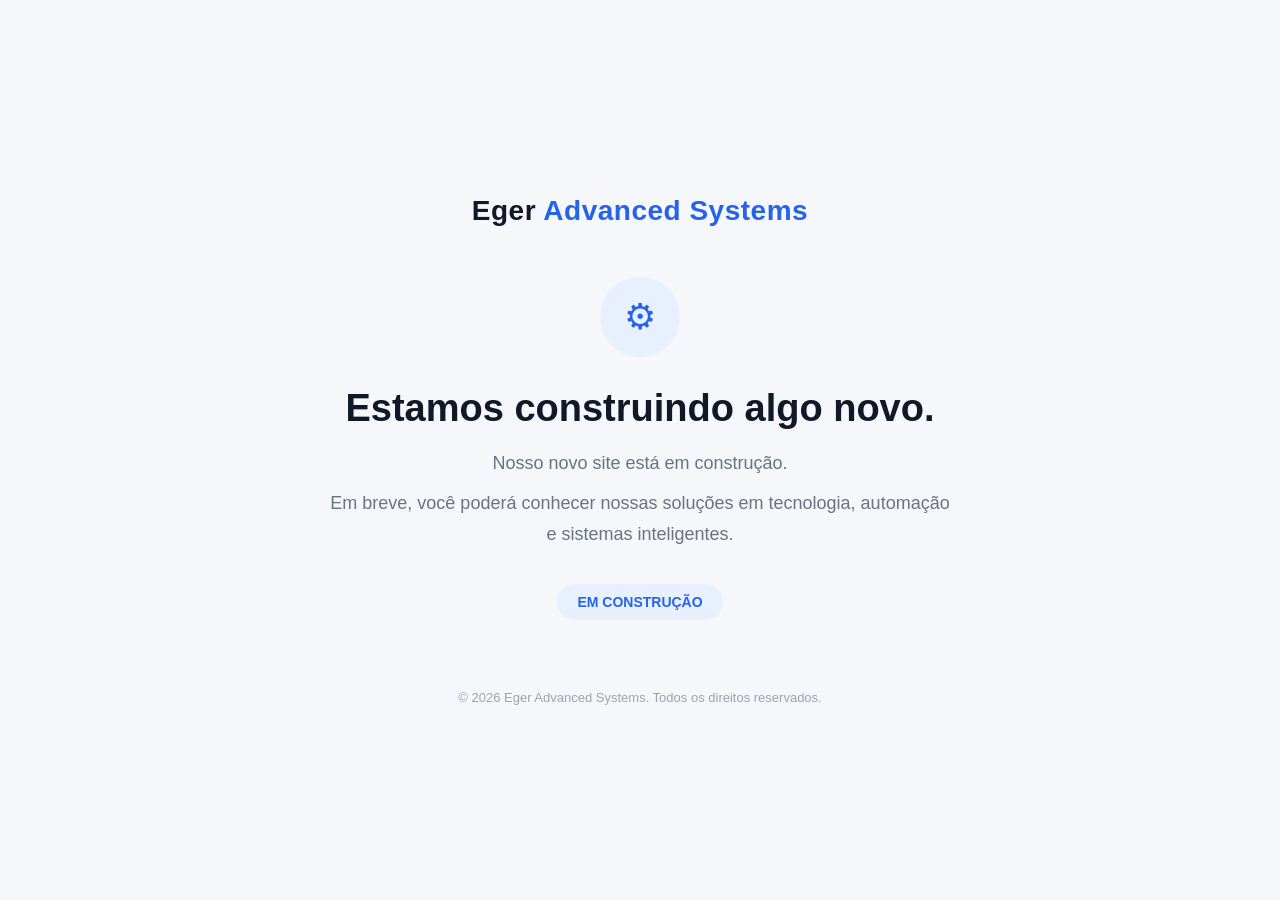
==== index.html @ e34fd871 "Add files via upload" ====
<!DOCTYPE html>
<html lang="pt-BR">
<head>
    <meta charset="UTF-8">
    <meta name="viewport" content="width=device-width, initial-scale=1.0">

    <title>Eger Advanced Systems</title>

    <style>
        * {
            margin: 0;
            padding: 0;
            box-sizing: border-box;
        }

        body {
            min-height: 100vh;
            display: flex;
            align-items: center;
            justify-content: center;

            font-family: Arial, Helvetica, sans-serif;

            background: #f5f7fa;
            color: #1f2937;
        }

        .container {
            width: 100%;
            max-width: 700px;
            padding: 40px;
            text-align: center;
        }

        .logo {
            font-size: 28px;
            font-weight: 700;
            letter-spacing: 0.5px;
            color: #111827;
            margin-bottom: 50px;
        }

        .logo span {
            color: #2563eb;
        }

        .icon {
            width: 80px;
            height: 80px;
            margin: 0 auto 30px;

            display: flex;
            align-items: center;
            justify-content: center;

            border-radius: 50%;

            background: #e8f0fe;
            color: #2563eb;

            font-size: 36px;
        }

        h1 {
            font-size: 38px;
            margin-bottom: 18px;
            color: #111827;
        }

        p {
            font-size: 18px;
            line-height: 1.7;
            color: #6b7280;
            margin-bottom: 10px;
        }

        .status {
            display: inline-block;
            margin-top: 25px;
            padding: 10px 20px;

            border-radius: 30px;

            background: #e8f0fe;
            color: #2563eb;

            font-size: 14px;
            font-weight: 600;
        }

        footer {
            margin-top: 70px;
            font-size: 13px;
            color: #9ca3af;
        }

        @media (max-width: 600px) {
            .container {
                padding: 30px 20px;
            }

            h1 {
                font-size: 30px;
            }

            p {
                font-size: 16px;
            }

            .logo {
                font-size: 24px;
            }
        }
    </style>
</head>

<body>

    <main class="container">

        <div class="logo">
            Eger <span>Advanced Systems</span>
        </div>

        <div class="icon">
            ⚙
        </div>

        <h1>Estamos construindo algo novo.</h1>

        <p>
            Nosso novo site está em construção.
        </p>

        <p>
            Em breve, você poderá conhecer nossas soluções
            em tecnologia, automação e sistemas inteligentes.
        </p>

        <div class="status">
            EM CONSTRUÇÃO
        </div>

        <footer>
            © 2026 Eger Advanced Systems. Todos os direitos reservados.
        </footer>

    </main>

</body>
</html>
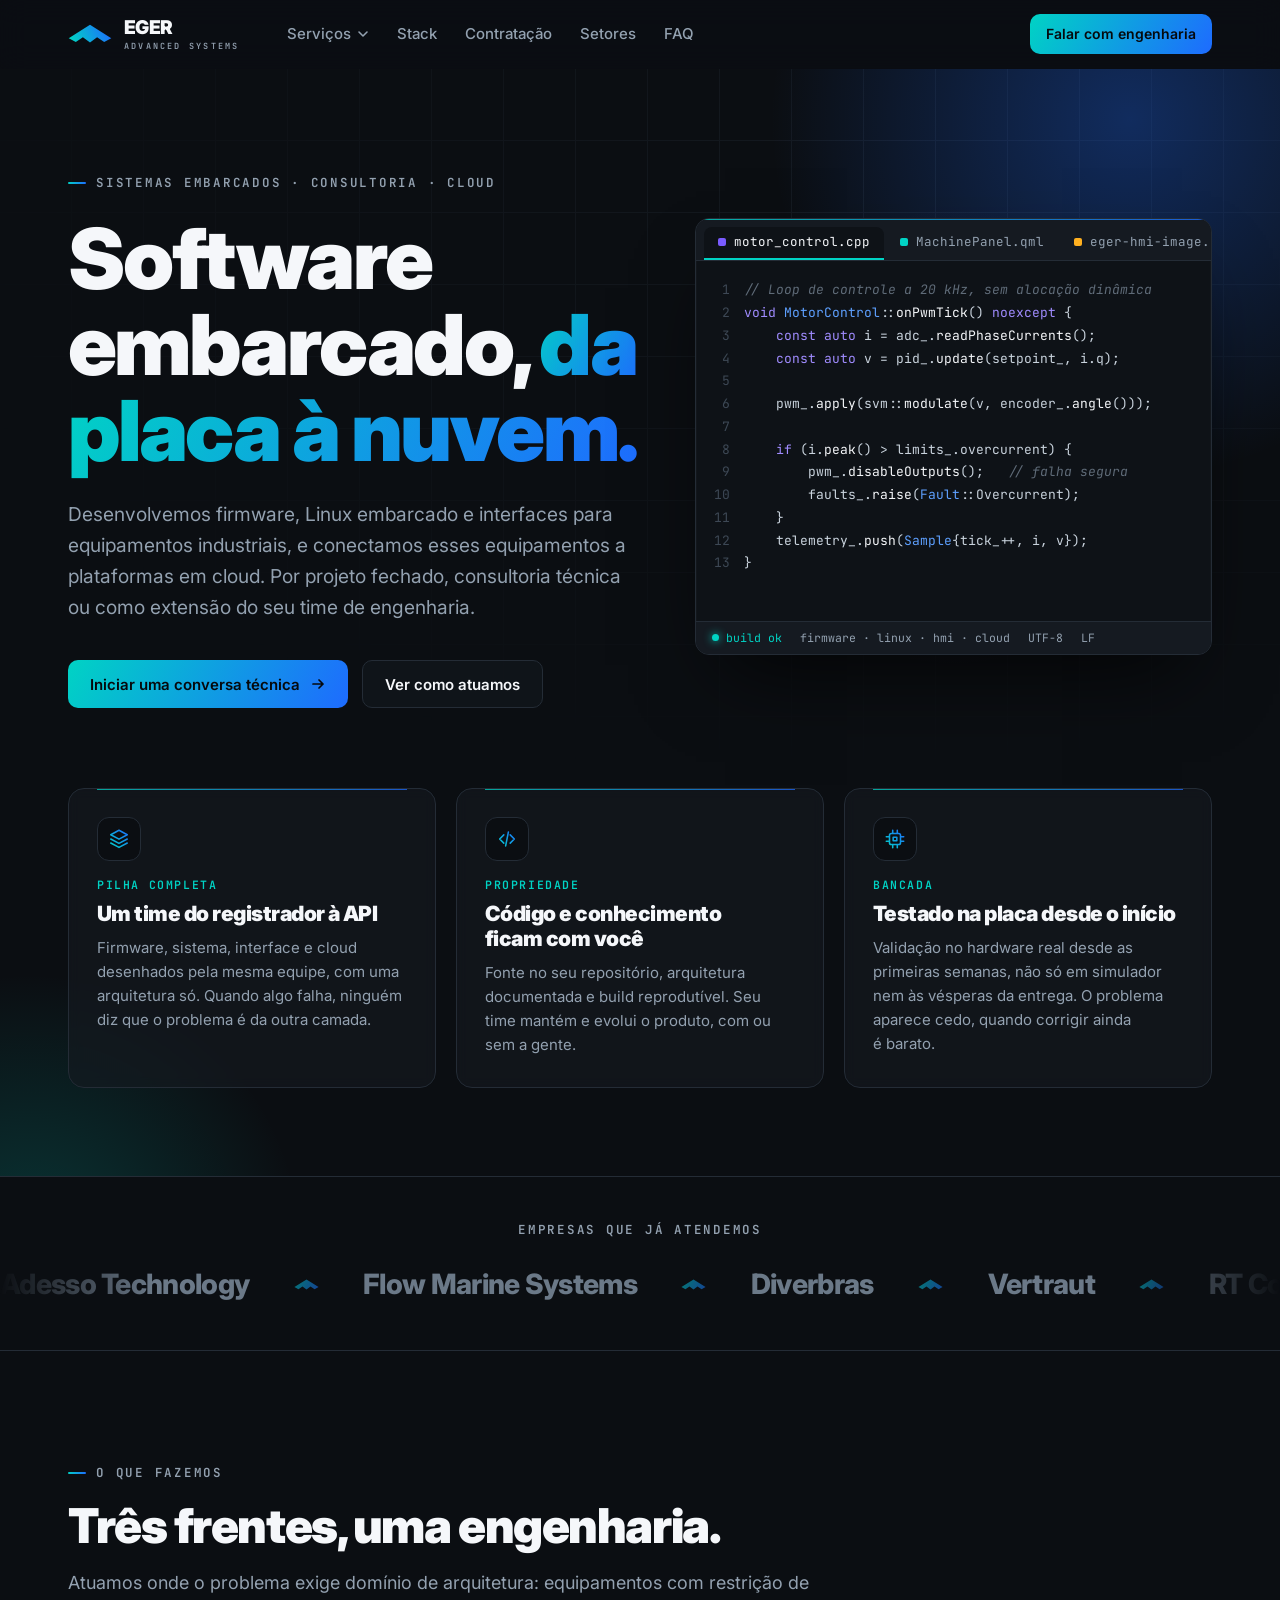
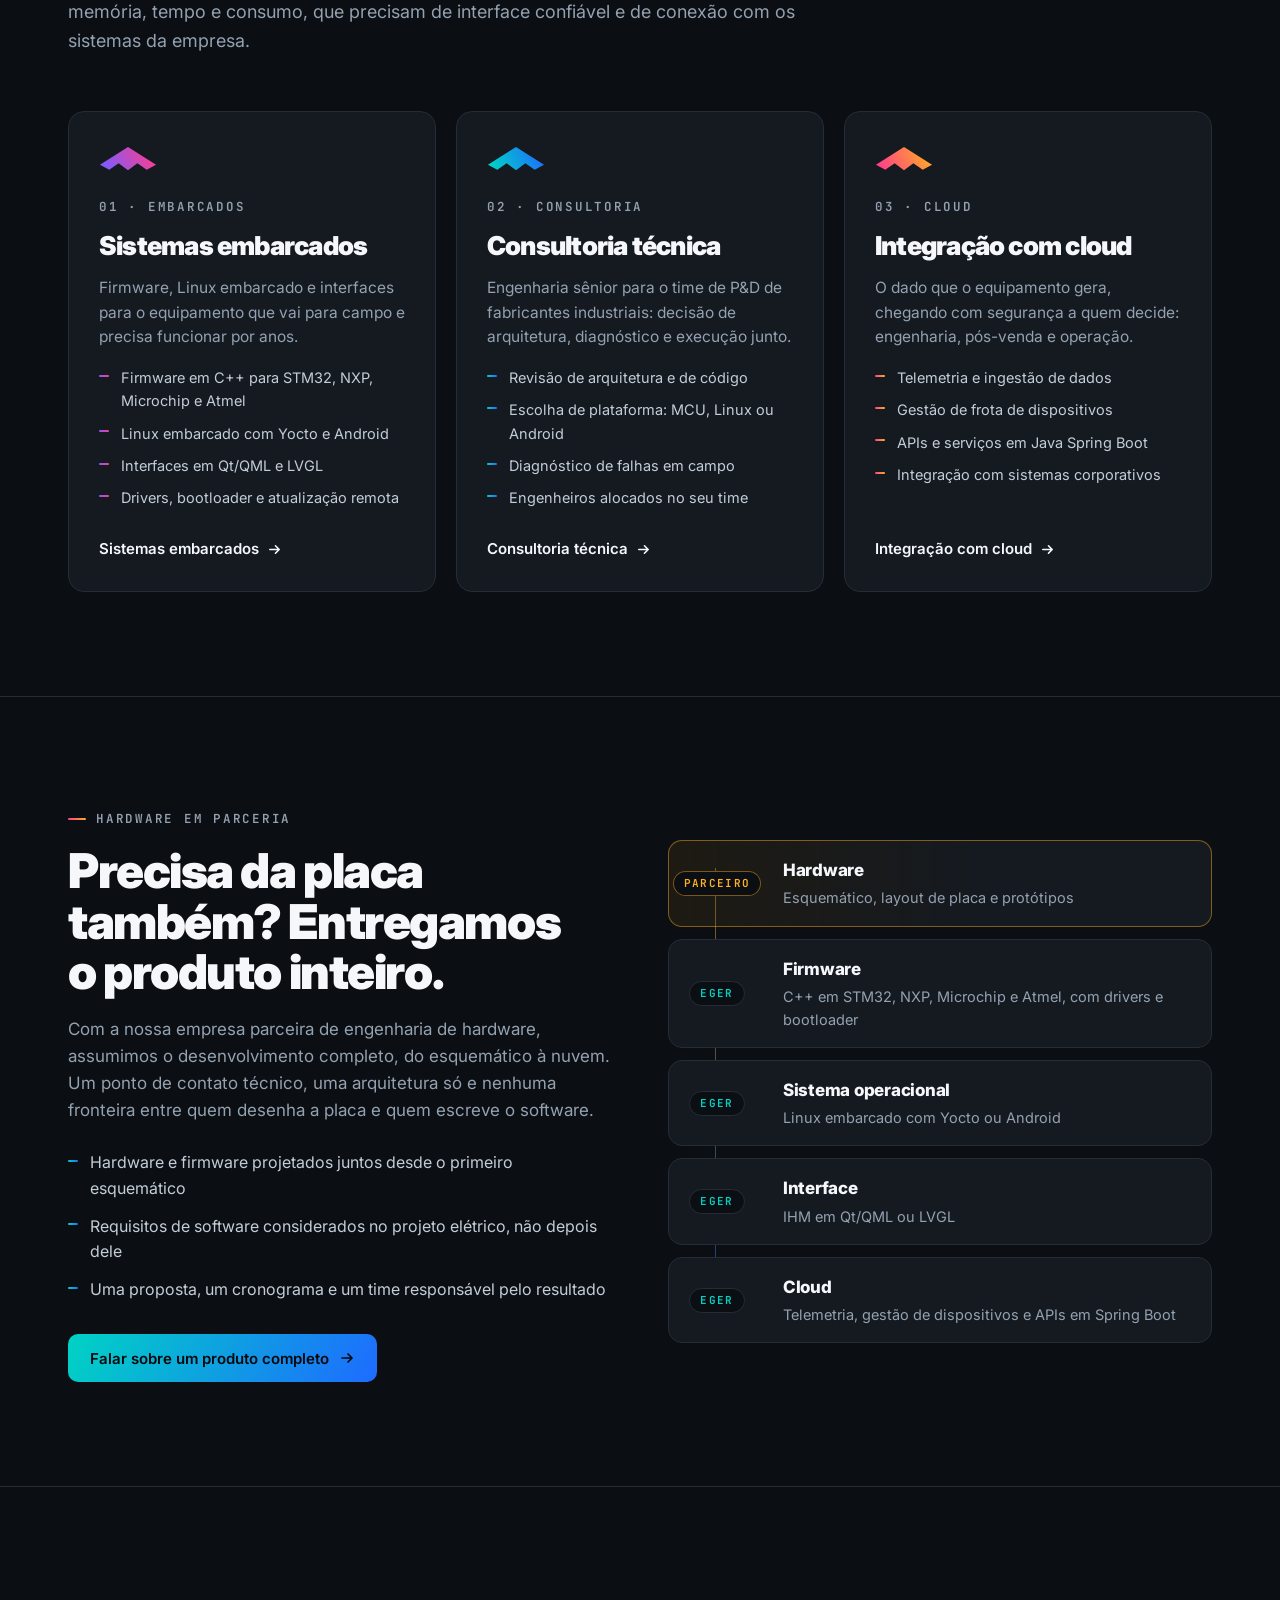
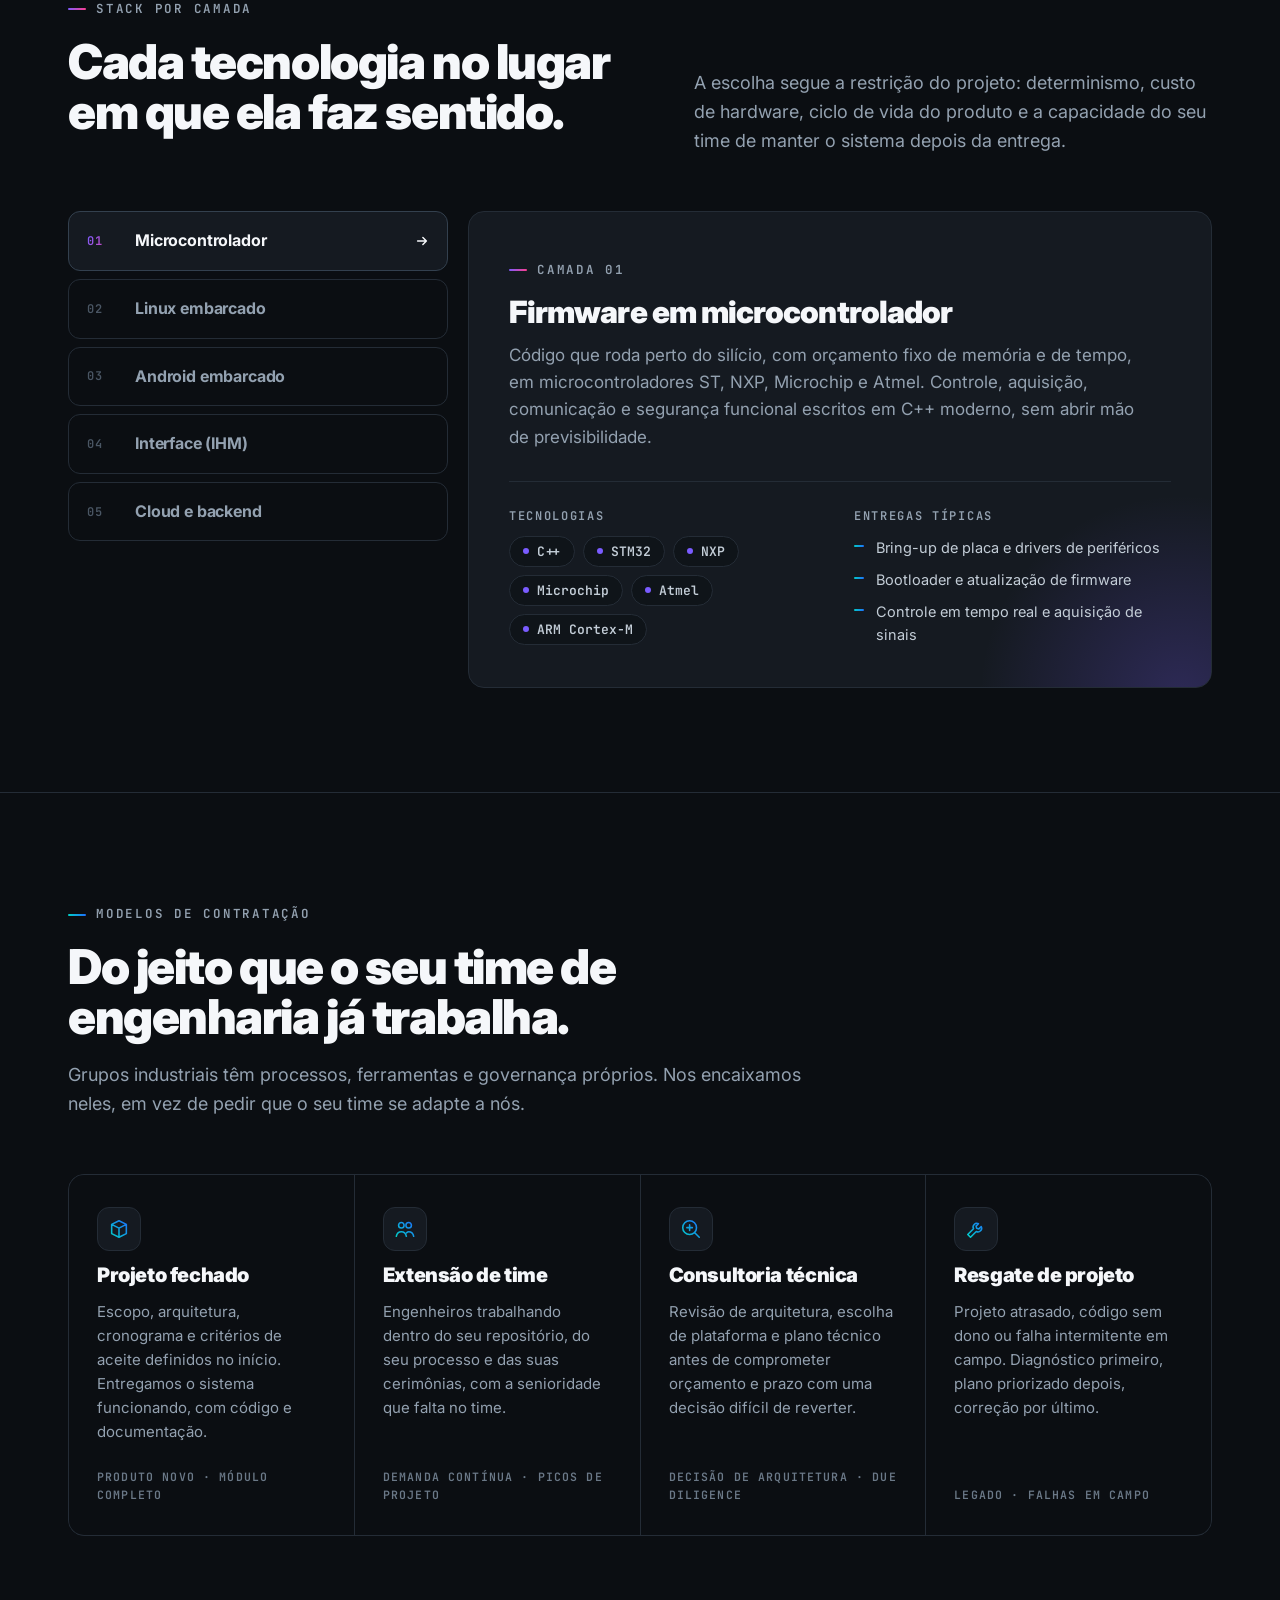
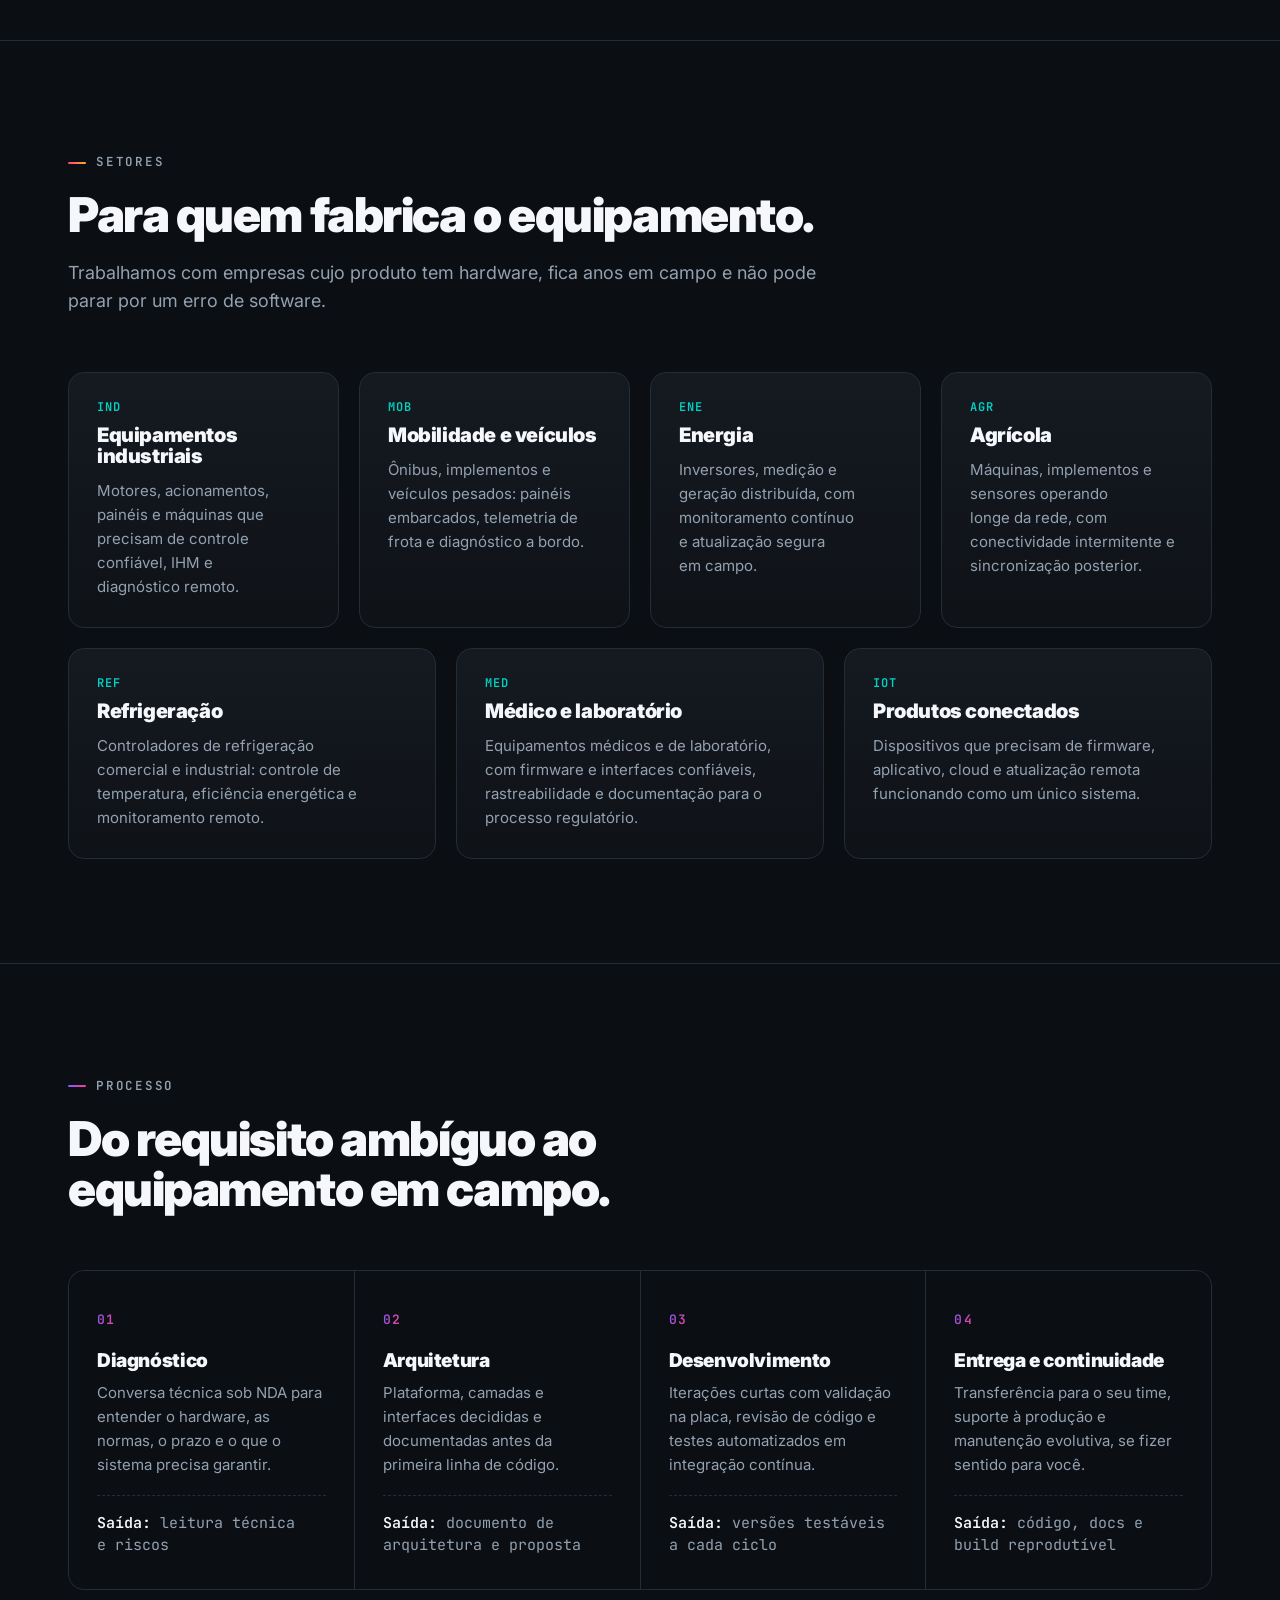
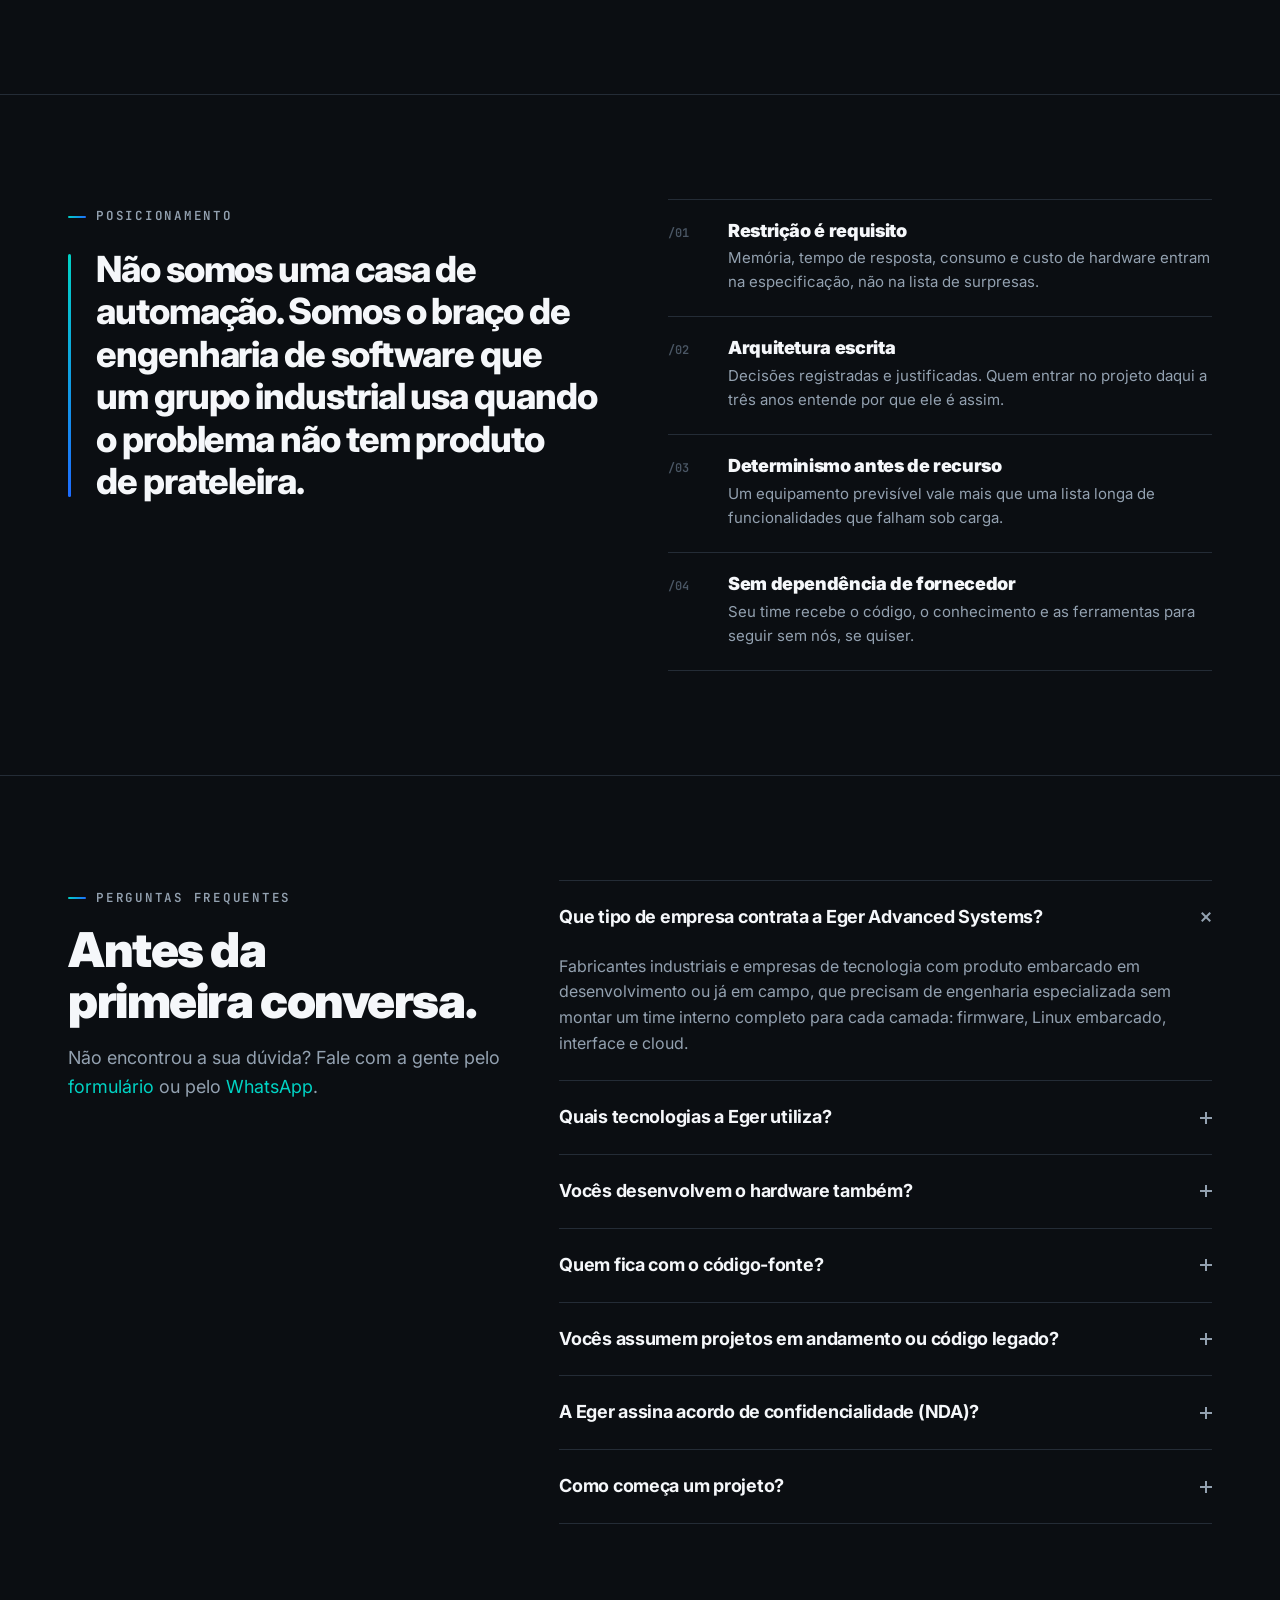
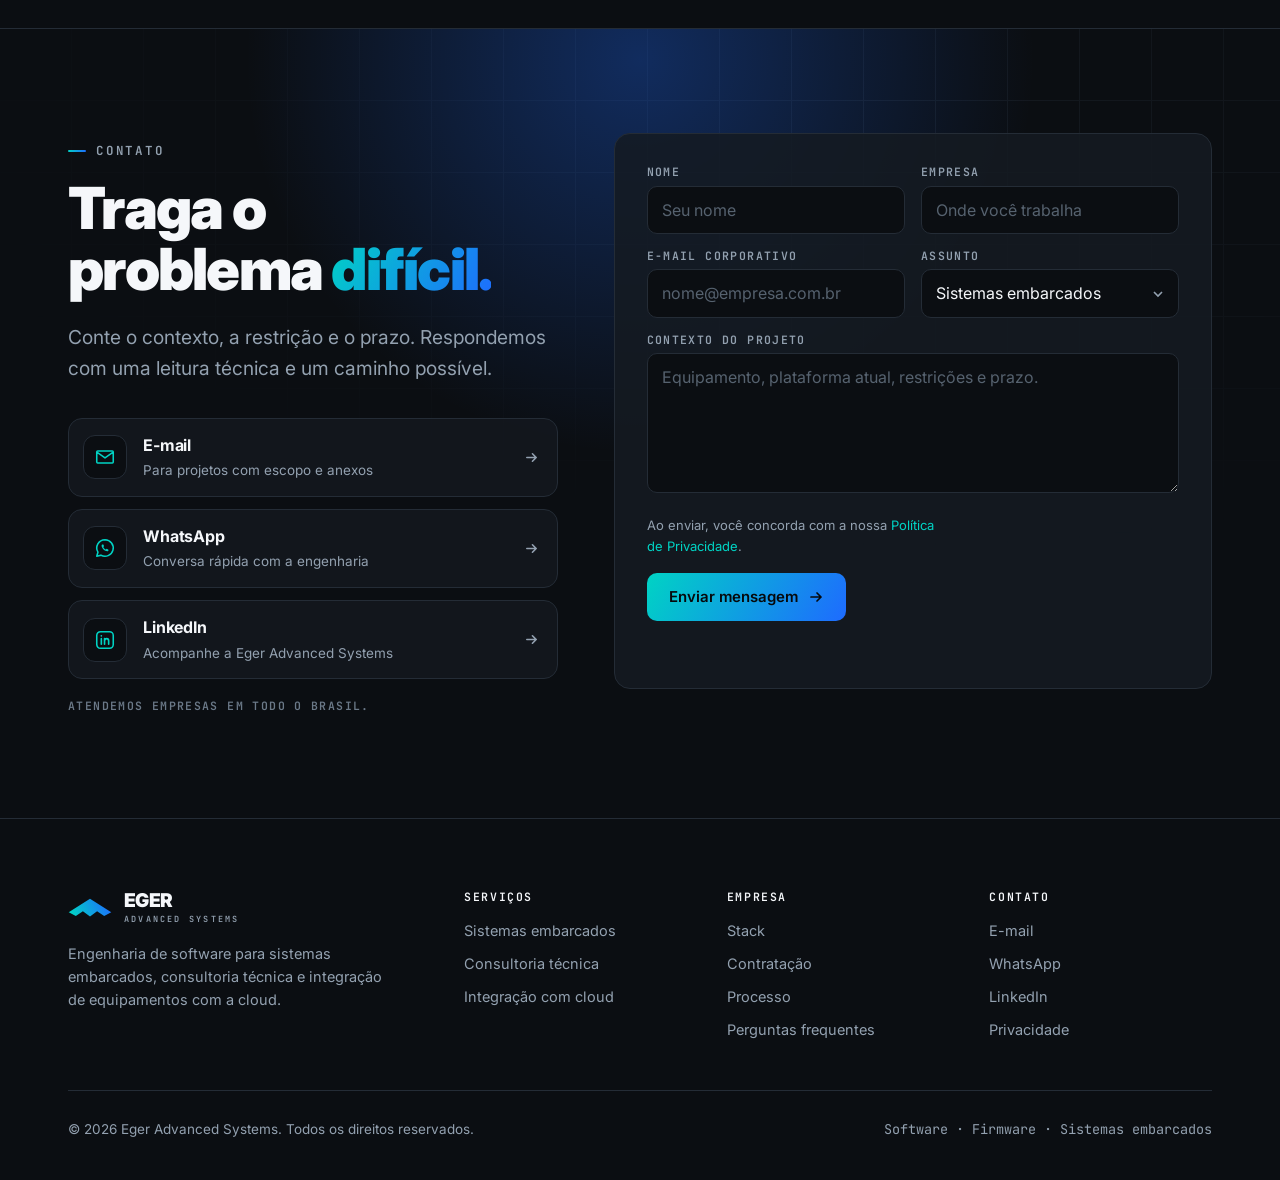
==== commit a62134e7: "Implementado novo site" ====
--- a/index.html
+++ b/index.html
@@ -1,151 +1,746 @@
-<!DOCTYPE html>
-<html lang="pt-BR">
-<head>
-    <meta charset="UTF-8">
-    <meta name="viewport" content="width=device-width, initial-scale=1.0">
-
-    <title>Eger Advanced Systems</title>
-
-    <style>
-        * {
-            margin: 0;
-            padding: 0;
-            box-sizing: border-box;
-        }
-
-        body {
-            min-height: 100vh;
-            display: flex;
-            align-items: center;
-            justify-content: center;
-
-            font-family: Arial, Helvetica, sans-serif;
-
-            background: #f5f7fa;
-            color: #1f2937;
-        }
-
-        .container {
-            width: 100%;
-            max-width: 700px;
-            padding: 40px;
-            text-align: center;
-        }
-
-        .logo {
-            font-size: 28px;
-            font-weight: 700;
-            letter-spacing: 0.5px;
-            color: #111827;
-            margin-bottom: 50px;
-        }
-
-        .logo span {
-            color: #2563eb;
-        }
-
-        .icon {
-            width: 80px;
-            height: 80px;
-            margin: 0 auto 30px;
-
-            display: flex;
-            align-items: center;
-            justify-content: center;
-
-            border-radius: 50%;
-
-            background: #e8f0fe;
-            color: #2563eb;
-
-            font-size: 36px;
-        }
-
-        h1 {
-            font-size: 38px;
-            margin-bottom: 18px;
-            color: #111827;
-        }
-
-        p {
-            font-size: 18px;
-            line-height: 1.7;
-            color: #6b7280;
-            margin-bottom: 10px;
-        }
-
-        .status {
-            display: inline-block;
-            margin-top: 25px;
-            padding: 10px 20px;
-
-            border-radius: 30px;
-
-            background: #e8f0fe;
-            color: #2563eb;
-
-            font-size: 14px;
-            font-weight: 600;
-        }
-
-        footer {
-            margin-top: 70px;
-            font-size: 13px;
-            color: #9ca3af;
-        }
-
-        @media (max-width: 600px) {
-            .container {
-                padding: 30px 20px;
-            }
-
-            h1 {
-                font-size: 30px;
-            }
-
-            p {
-                font-size: 16px;
-            }
-
-            .logo {
-                font-size: 24px;
-            }
-        }
-    </style>
-</head>
-
-<body>
-
-    <main class="container">
-
-        <div class="logo">
-            Eger <span>Advanced Systems</span>
-        </div>
-
-        <div class="icon">
-            ⚙
-        </div>
-
-        <h1>Estamos construindo algo novo.</h1>
-
-        <p>
-            Nosso novo site está em construção.
-        </p>
-
-        <p>
-            Em breve, você poderá conhecer nossas soluções
-            em tecnologia, automação e sistemas inteligentes.
-        </p>
-
-        <div class="status">
-            EM CONSTRUÇÃO
-        </div>
-
-        <footer>
-            © 2026 Eger Advanced Systems. Todos os direitos reservados.
-        </footer>
-
-    </main>
-
-</body>
-</html>+<!DOCTYPE html>
+<html lang="pt-BR" dir="ltr">
+<head>
+<meta charset="utf-8">
+<meta name="viewport" content="width=device-width, initial-scale=1, viewport-fit=cover">
+<script>document.documentElement.classList.add('js')</script>
+
+<title>Eger Advanced Systems | Sistemas embarcados e cloud</title>
+<meta name="description" content="Firmware C++ para STM32, NXP e Microchip, Linux com Yocto, Android, interfaces Qt e LVGL e integração com cloud. Engenharia e consultoria para a indústria.">
+<meta name="robots" content="index, follow, max-image-preview:large, max-snippet:-1, max-video-preview:-1">
+<meta name="author" content="Eger Advanced Systems">
+<meta name="format-detection" content="telephone=no">
+<link rel="canonical" href="https://egeradvancedsystems.com/">
+<link rel="alternate" hreflang="pt-BR" href="https://egeradvancedsystems.com/">
+<link rel="alternate" hreflang="x-default" href="https://egeradvancedsystems.com/">
+
+<!-- Open Graph / LinkedIn / WhatsApp -->
+<meta property="og:type" content="website">
+<meta property="og:locale" content="pt_BR">
+<meta property="og:site_name" content="Eger Advanced Systems">
+<meta property="og:title" content="Eger Advanced Systems — Engenharia de software embarcado, da placa à nuvem">
+<meta property="og:description" content="Firmware, Linux embarcado, interfaces Qt/LVGL e integração com cloud. Projeto fechado, consultoria técnica ou extensão do seu time de engenharia.">
+<meta property="og:url" content="https://egeradvancedsystems.com/">
+<meta property="og:image" content="https://egeradvancedsystems.com/assets/img/og-image.png">
+<meta property="og:image:type" content="image/png">
+<meta property="og:image:width" content="1200">
+<meta property="og:image:height" content="630">
+<meta property="og:image:alt" content="Eger Advanced Systems — engenharia de software embarcado, da placa à nuvem">
+
+<!-- X / Twitter -->
+<meta name="twitter:card" content="summary_large_image">
+<meta name="twitter:title" content="Eger Advanced Systems — Engenharia de software embarcado, da placa à nuvem">
+<meta name="twitter:description" content="Firmware, Linux embarcado, interfaces Qt/LVGL e integração com cloud para fabricantes industriais.">
+<meta name="twitter:image" content="https://egeradvancedsystems.com/assets/img/og-image.png">
+<meta name="twitter:image:alt" content="Eger Advanced Systems — engenharia de software embarcado, da placa à nuvem">
+
+<!-- Ícones, PWA e navegador móvel -->
+<link rel="icon" href="favicon.ico" sizes="48x48">
+<link rel="icon" href="assets/icons/favicon.svg" type="image/svg+xml">
+<link rel="apple-touch-icon" href="assets/icons/apple-touch-icon.png">
+<link rel="manifest" href="site.webmanifest">
+<meta name="theme-color" content="#0B0E12">
+<meta name="color-scheme" content="dark">
+<meta name="apple-mobile-web-app-title" content="Eger">
+<meta name="apple-mobile-web-app-status-bar-style" content="black-translucent">
+<meta name="mobile-web-app-capable" content="yes">
+
+<!-- Descoberta por assistentes de IA -->
+<link rel="alternate" type="text/markdown" href="llms.txt" title="Resumo do site para LLMs">
+<link rel="sitemap" type="application/xml" href="sitemap.xml">
+
+<!-- Fontes -->
+<link rel="preconnect" href="https://fonts.googleapis.com">
+<link rel="preconnect" href="https://fonts.gstatic.com" crossorigin>
+<link rel="stylesheet" href="https://fonts.googleapis.com/css2?family=Inter:wght@400;500;600;700;800;900&family=JetBrains+Mono:wght@400;600&display=swap">
+
+<link rel="stylesheet" href="css/style.css">
+<script src="js/main.js" defer></script>
+
+<script type="application/ld+json">
+{
+  "@context": "https://schema.org",
+  "@graph": [
+    {
+      "@type": "Organization",
+      "@id": "https://egeradvancedsystems.com/#organization",
+      "name": "Eger Advanced Systems",
+      "alternateName": ["EAS", "Eger"],
+      "url": "https://egeradvancedsystems.com/",
+      "logo": {
+        "@type": "ImageObject",
+        "url": "https://egeradvancedsystems.com/assets/img/logo-eger-advanced-systems.png",
+        "width": 1200,
+        "height": 1200
+      },
+      "image": "https://egeradvancedsystems.com/assets/img/og-image.png",
+      "description": "Empresa de engenharia de software focada em sistemas embarcados, consultoria técnica e integração de equipamentos com plataformas em cloud.",
+      "areaServed": { "@type": "Country", "name": "Brasil" },
+      "knowsLanguage": ["pt-BR", "en"],
+      "knowsAbout": [
+        "Sistemas embarcados", "Firmware", "C++", "Qt", "QML", "LVGL", "STM32", "NXP", "Microchip PIC", "Atmel AVR",
+        "Linux embarcado", "Yocto Project", "Android embarcado", "Kotlin", "Java", "Spring Boot",
+        "Interfaces homem-máquina (IHM)", "Telemetria de equipamentos", "Integração com cloud"
+      ],
+      "sameAs": ["https://www.linkedin.com/company/eger-advanced-systems"],
+      "contactPoint": {
+        "@type": "ContactPoint",
+        "contactType": "sales",
+        "url": "https://egeradvancedsystems.com/#contato",
+        "availableLanguage": ["Portuguese", "English"]
+      },
+      "hasOfferCatalog": {
+        "@type": "OfferCatalog",
+        "name": "Serviços de engenharia",
+        "itemListElement": [
+          { "@type": "Offer", "itemOffered": { "@type": "Service", "@id": "https://egeradvancedsystems.com/pages/sistemas-embarcados.html#service", "name": "Desenvolvimento de sistemas embarcados" } },
+          { "@type": "Offer", "itemOffered": { "@type": "Service", "@id": "https://egeradvancedsystems.com/pages/consultoria.html#service", "name": "Consultoria em engenharia de software embarcado" } },
+          { "@type": "Offer", "itemOffered": { "@type": "Service", "@id": "https://egeradvancedsystems.com/pages/integracao-cloud.html#service", "name": "Integração de equipamentos com cloud" } }
+        ]
+      }
+    },
+    {
+      "@type": "WebSite",
+      "@id": "https://egeradvancedsystems.com/#website",
+      "url": "https://egeradvancedsystems.com/",
+      "name": "Eger Advanced Systems",
+      "inLanguage": "pt-BR",
+      "publisher": { "@id": "https://egeradvancedsystems.com/#organization" }
+    },
+    {
+      "@type": "WebPage",
+      "@id": "https://egeradvancedsystems.com/#webpage",
+      "url": "https://egeradvancedsystems.com/",
+      "name": "Eger Advanced Systems | Sistemas embarcados e cloud",
+      "isPartOf": { "@id": "https://egeradvancedsystems.com/#website" },
+      "about": { "@id": "https://egeradvancedsystems.com/#organization" },
+      "primaryImageOfPage": "https://egeradvancedsystems.com/assets/img/og-image.png",
+      "inLanguage": "pt-BR"
+    },
+    {
+      "@type": "FAQPage",
+      "@id": "https://egeradvancedsystems.com/#faq",
+      "mainEntity": [
+        { "@type": "Question", "name": "Que tipo de empresa contrata a Eger Advanced Systems?", "acceptedAnswer": { "@type": "Answer", "text": "Fabricantes industriais e empresas de tecnologia com produto embarcado em desenvolvimento ou já em campo, que precisam de engenharia especializada sem montar um time interno completo para cada camada: firmware, Linux embarcado, interface e cloud." } },
+        { "@type": "Question", "name": "Quais tecnologias a Eger utiliza?", "acceptedAnswer": { "@type": "Answer", "text": "C++ para firmware em microcontroladores STM32, NXP, Microchip e Atmel; Linux embarcado com Yocto Project; Android embarcado com Kotlin, Java e C++; interfaces em Qt/QML e LVGL; e backend em Java com Spring Boot para integração dos equipamentos com a cloud." } },
+        { "@type": "Question", "name": "Vocês desenvolvem o hardware também?", "acceptedAnswer": { "@type": "Answer", "text": "Sim, em parceria. O projeto de hardware (esquemático, layout de placa e protótipos) fica com a nossa empresa parceira de engenharia de hardware, e o software embarcado, a interface e a cloud ficam com a Eger. Para o cliente, é uma proposta e um ponto de contato técnico." } },
+        { "@type": "Question", "name": "Quem fica com o código-fonte?", "acceptedAnswer": { "@type": "Answer", "text": "O cliente. A entrega inclui código-fonte, documentação de arquitetura e instruções de build reprodutíveis, para que o seu time consiga manter e evoluir o sistema." } },
+        { "@type": "Question", "name": "Vocês assumem projetos em andamento ou código legado?", "acceptedAnswer": { "@type": "Answer", "text": "Sim. O trabalho começa com um diagnóstico técnico do código, do hardware e do processo de build, e termina com um plano priorizado: o que corrigir, o que reescrever e o que manter." } },
+        { "@type": "Question", "name": "A Eger assina acordo de confidencialidade (NDA)?", "acceptedAnswer": { "@type": "Answer", "text": "Sim. O NDA pode ser assinado antes de qualquer troca de detalhes técnicos do produto." } },
+        { "@type": "Question", "name": "Como começa um projeto?", "acceptedAnswer": { "@type": "Answer", "text": "Com uma conversa técnica para entender contexto, restrições e prazo. Em seguida enviamos uma proposta com escopo, arquitetura preliminar e o modelo de contratação mais adequado: projeto fechado, extensão de time ou consultoria." } }
+      ]
+    }
+  ]
+}
+</script>
+</head>
+<body>
+<a class="skip-link" href="#conteudo">Pular para o conteúdo</a>
+
+<!-- Gradientes da marca (referenciados pelos SVGs da página) -->
+<svg class="sprite" aria-hidden="true" focusable="false">
+  <defs>
+    <linearGradient id="g-flux" x1="6" y1="46" x2="58" y2="20" gradientUnits="userSpaceOnUse"><stop stop-color="#00D3C4"/><stop offset="1" stop-color="#1E6BFF"/></linearGradient>
+    <linearGradient id="g-pulse" x1="6" y1="46" x2="58" y2="20" gradientUnits="userSpaceOnUse"><stop stop-color="#7A5CFF"/><stop offset="1" stop-color="#FF3D8B"/></linearGradient>
+    <linearGradient id="g-forge" x1="6" y1="46" x2="58" y2="20" gradientUnits="userSpaceOnUse"><stop stop-color="#FF3D8B"/><stop offset="1" stop-color="#FFB020"/></linearGradient>
+    <linearGradient id="g-icon" x1="2" y1="22" x2="22" y2="2" gradientUnits="userSpaceOnUse"><stop stop-color="#00D3C4"/><stop offset="1" stop-color="#1E6BFF"/></linearGradient>
+  </defs>
+</svg>
+
+<header class="site-header">
+  <div class="wrap site-header__bar">
+    <a class="brand" href="./" aria-label="Eger Advanced Systems — página inicial">
+      <svg class="wing" viewBox="1 20 62 27" aria-hidden="true"><path d="M32 21 L2 40 L12 45.5 L22 38.5 L32 46 L42 38.5 L52 45.5 L62 40 Z" fill="url(#g-flux)"/></svg>
+      <span class="brand__name"><b>EGER</b><small>ADVANCED SYSTEMS</small></span>
+    </a>
+
+    <nav class="nav" aria-label="Principal">
+      <div class="nav__item">
+        <button class="nav__trigger" type="button" aria-expanded="false" aria-controls="mega-servicos">
+          Serviços
+          <svg viewBox="0 0 12 12" aria-hidden="true"><path d="M2 4l4 4 4-4" fill="none" stroke="currentColor" stroke-width="1.6" stroke-linecap="round" stroke-linejoin="round"/></svg>
+        </button>
+        <div class="mega" id="mega-servicos">
+          <a href="pages/sistemas-embarcados.html">
+            <svg class="wing" viewBox="1 20 62 27" aria-hidden="true"><path d="M32 21 L2 40 L12 45.5 L22 38.5 L32 46 L42 38.5 L52 45.5 L62 40 Z" fill="url(#g-pulse)"/></svg>
+            <div><strong>Sistemas embarcados</strong><span>Firmware para STM32, NXP e Microchip, Linux com Yocto, Android e IHM Qt/LVGL.</span></div>
+          </a>
+          <a href="pages/consultoria.html">
+            <svg class="wing" viewBox="1 20 62 27" aria-hidden="true"><path d="M32 21 L2 40 L12 45.5 L22 38.5 L32 46 L42 38.5 L52 45.5 L62 40 Z" fill="url(#g-flux)"/></svg>
+            <div><strong>Consultoria técnica</strong><span>Arquitetura, diagnóstico, escolha de plataforma e extensão do seu time.</span></div>
+          </a>
+          <a href="pages/integracao-cloud.html">
+            <svg class="wing" viewBox="1 20 62 27" aria-hidden="true"><path d="M32 21 L2 40 L12 45.5 L22 38.5 L32 46 L42 38.5 L52 45.5 L62 40 Z" fill="url(#g-forge)"/></svg>
+            <div><strong>Integração com cloud</strong><span>Telemetria, gestão de frota e APIs em Java Spring Boot.</span></div>
+          </a>
+        </div>
+      </div>
+      <a class="nav__link" href="#stack">Stack</a>
+      <a class="nav__link" href="#contratacao">Contratação</a>
+      <a class="nav__link nav__link--hide-md" href="#setores">Setores</a>
+      <a class="nav__link nav__link--hide-md" href="#faq">FAQ</a>
+    </nav>
+
+    <div class="site-header__cta">
+      <a class="btn btn--primary btn--sm" href="#contato">Falar com engenharia</a>
+      <button class="menu-toggle" type="button" aria-expanded="false" aria-controls="mobile-nav" aria-label="Abrir menu"><span></span></button>
+    </div>
+  </div>
+</header>
+
+<nav class="mobile-nav" id="mobile-nav" aria-label="Menu móvel">
+  <p>Serviços</p>
+  <a href="pages/sistemas-embarcados.html">Sistemas embarcados</a>
+  <a href="pages/consultoria.html">Consultoria técnica</a>
+  <a href="pages/integracao-cloud.html">Integração com cloud</a>
+  <p style="margin-top:28px">Empresa</p>
+  <a href="#stack">Stack</a>
+  <a href="#contratacao">Modelos de contratação</a>
+  <a href="#setores">Setores</a>
+  <a href="#processo">Processo</a>
+  <a href="#faq">Perguntas frequentes</a>
+  <a class="btn btn--primary" href="#contato">Falar com engenharia</a>
+</nav>
+
+<main id="conteudo">
+
+  <!-- ================= HERO ================= -->
+  <section class="hero" aria-labelledby="hero-title">
+    <div class="tech-grid" aria-hidden="true"></div>
+    <div class="glow glow--blue" aria-hidden="true"></div>
+    <div class="glow glow--teal" aria-hidden="true"></div>
+
+    <div class="wrap">
+      <div class="hero__grid">
+        <div>
+          <p class="eyebrow">Sistemas embarcados · Consultoria · Cloud</p>
+          <h1 class="display" id="hero-title">Software embarcado, <span class="t-flux">da placa à nuvem.</span></h1>
+          <p class="lede">Desenvolvemos firmware, Linux embarcado e interfaces para equipamentos industriais, e conectamos esses equipamentos a plataformas em cloud. Por projeto fechado, consultoria técnica ou como extensão do seu time de engenharia.</p>
+          <div class="btn-row">
+            <a class="btn btn--primary" href="#contato">Iniciar uma conversa técnica
+              <svg viewBox="0 0 16 16" aria-hidden="true"><path d="M3 8h10M9 4l4 4-4 4" fill="none" stroke="currentColor" stroke-width="1.7" stroke-linecap="round" stroke-linejoin="round"/></svg>
+            </a>
+            <a class="btn btn--ghost" href="#servicos">Ver como atuamos</a>
+          </div>
+        </div>
+
+        <div class="hero__visual">
+          <div class="glow glow--violet" aria-hidden="true"></div>
+          <figure class="ide" data-ide aria-label="Exemplos de código nas quatro camadas em que atuamos">
+            <div class="ide__tabs" role="tablist" aria-label="Arquivos de exemplo">
+              <button class="ide__tab" role="tab" id="t-cpp" aria-controls="p-cpp" aria-selected="true" type="button"><i style="background:#7A5CFF"></i>motor_control.cpp</button>
+              <button class="ide__tab" role="tab" id="t-qml" aria-controls="p-qml" aria-selected="false" tabindex="-1" type="button"><i style="background:#00D3C4"></i>MachinePanel.qml</button>
+              <button class="ide__tab" role="tab" id="t-bb" aria-controls="p-bb" aria-selected="false" tabindex="-1" type="button"><i style="background:#FFB020"></i>eger-hmi-image.bb</button>
+              <button class="ide__tab" role="tab" id="t-java" aria-controls="p-java" aria-selected="false" tabindex="-1" type="button"><i style="background:#FF3D8B"></i>TelemetryController.java</button>
+            </div>
+            <div class="ide__body">
+<div class="ide__panel" role="tabpanel" id="p-cpp" aria-labelledby="t-cpp"><div class="ide__gutter" aria-hidden="true">1<br>2<br>3<br>4<br>5<br>6<br>7<br>8<br>9<br>10<br>11<br>12<br>13</div><pre><code><span class="c">// Loop de controle a 20 kHz, sem alocação dinâmica</span>
+<span class="k">void</span> <span class="ty">MotorControl</span>::<span class="fn">onPwmTick</span>() <span class="k">noexcept</span> {
+    <span class="k">const auto</span> i = adc_.<span class="fn">readPhaseCurrents</span>();
+    <span class="k">const auto</span> v = pid_.<span class="fn">update</span>(setpoint_, i.q);
+
+    pwm_.<span class="fn">apply</span>(svm::<span class="fn">modulate</span>(v, encoder_.<span class="fn">angle</span>()));
+
+    <span class="k">if</span> (i.<span class="fn">peak</span>() &gt; limits_.overcurrent) {
+        pwm_.<span class="fn">disableOutputs</span>();   <span class="c">// falha segura</span>
+        faults_.<span class="fn">raise</span>(<span class="ty">Fault</span>::Overcurrent);
+    }
+    telemetry_.<span class="fn">push</span>(<span class="ty">Sample</span>{tick_++, i, v});
+}</code></pre></div>
+<div class="ide__panel" role="tabpanel" id="p-qml" aria-labelledby="t-qml" hidden><div class="ide__gutter" aria-hidden="true">1<br>2<br>3<br>4<br>5<br>6<br>7<br>8<br>9<br>10<br>11<br>12<br>13<br>14</div><pre><code><span class="k">import</span> QtQuick
+<span class="k">import</span> Eger.Hmi
+
+<span class="ty">Gauge</span> {
+    <span class="pr">id</span>: rpm
+    <span class="pr">label</span>: <span class="fn">qsTr</span>(<span class="s">"Rotação"</span>)
+    <span class="pr">unit</span>: <span class="s">"rpm"</span>
+    <span class="pr">value</span>: machine.rpm
+    <span class="pr">maximum</span>: <span class="n">3600</span>
+    <span class="pr">critical</span>: machine.rpm &gt; machine.limits.rpm
+
+    <span class="pr">onCriticalChanged</span>: <span class="k">if</span> (critical)
+        events.<span class="fn">log</span>(<span class="ty">Event</span>.Overspeed, machine.rpm)
+}</code></pre></div>
+<div class="ide__panel" role="tabpanel" id="p-bb" aria-labelledby="t-bb" hidden><div class="ide__gutter" aria-hidden="true">1<br>2<br>3<br>4<br>5<br>6<br>7<br>8<br>9<br>10<br>11<br>12</div><pre><code><span class="pr">SUMMARY</span> = <span class="s">"Imagem de produção: HMI Qt + telemetria"</span>
+<span class="pr">LICENSE</span> = <span class="s">"MIT"</span>
+
+<span class="k">inherit</span> core-image
+
+<span class="pr">IMAGE_FEATURES</span> += <span class="s">"read-only-rootfs"</span>
+<span class="pr">IMAGE_INSTALL</span>:<span class="k">append</span> = <span class="s">" \
+    qtbase qtdeclarative \
+    eger-hmi \
+    telemetry-agent \
+    swupdate \
+"</span></code></pre></div>
+<div class="ide__panel" role="tabpanel" id="p-java" aria-labelledby="t-java" hidden><div class="ide__gutter" aria-hidden="true">1<br>2<br>3<br>4<br>5<br>6<br>7<br>8<br>9<br>10<br>11<br>12<br>13<br>14</div><pre><code><span class="an">@RestController</span>
+<span class="an">@RequiredArgsConstructor</span>
+<span class="an">@RequestMapping</span>(<span class="s">"/api/v1/devices"</span>)
+<span class="k">class</span> <span class="ty">TelemetryController</span> {
+
+    <span class="k">private final</span> <span class="ty">TelemetryService</span> service;
+
+    <span class="an">@PostMapping</span>(<span class="s">"/{serial}/telemetry"</span>)
+    <span class="ty">ResponseEntity</span>&lt;<span class="ty">Void</span>&gt; <span class="fn">ingest</span>(<span class="an">@PathVariable</span> <span class="ty">String</span> serial,
+            <span class="an">@Valid @RequestBody</span> <span class="ty">TelemetryBatch</span> batch) {
+        service.<span class="fn">store</span>(serial, batch);
+        <span class="k">return</span> <span class="ty">ResponseEntity</span>.<span class="fn">accepted</span>().<span class="fn">build</span>();
+    }
+}</code></pre></div>
+            </div>
+            <figcaption class="ide__status"><span class="ok">build ok</span><span>firmware · linux · hmi · cloud</span><span>UTF-8</span><span>LF</span></figcaption>
+          </figure>
+        </div>
+      </div>
+
+      <h2 class="sr-only">Por que trabalhar com a Eger</h2>
+      <ul class="facts">
+        <li class="fact reveal">
+          <span class="fact__icon"><svg viewBox="0 0 24 24" aria-hidden="true"><path d="M12 2.5l9 4.8-9 4.8-9-4.8zM3 12l9 4.8 9-4.8M3 16.4l9 4.8 9-4.8" fill="none" stroke="url(#g-icon)" stroke-width="1.7" stroke-linejoin="round" stroke-linecap="round"/></svg></span>
+          <p class="fact__tag">Pilha completa</p>
+          <h3>Um time do registrador à API</h3>
+          <p>Firmware, sistema, interface e cloud desenhados pela mesma equipe, com uma arquitetura só. Quando algo falha, ninguém diz que o problema é da outra camada.</p>
+        </li>
+        <li class="fact reveal" data-delay="1">
+          <span class="fact__icon"><svg viewBox="0 0 24 24" aria-hidden="true"><path d="M8.5 7.5L4 12l4.5 4.5M15.5 7.5L20 12l-4.5 4.5M13.5 4.5l-3 15" fill="none" stroke="url(#g-icon)" stroke-width="1.7" stroke-linejoin="round" stroke-linecap="round"/></svg></span>
+          <p class="fact__tag">Propriedade</p>
+          <h3>Código e conhecimento ficam com você</h3>
+          <p>Fonte no seu repositório, arquitetura documentada e build reprodutível. Seu time mantém e evolui o produto, com ou sem a gente.</p>
+        </li>
+        <li class="fact reveal" data-delay="2">
+          <span class="fact__icon"><svg viewBox="0 0 24 24" aria-hidden="true"><path d="M8 6h8a2 2 0 012 2v8a2 2 0 01-2 2H8a2 2 0 01-2-2V8a2 2 0 012-2zM10 10h4v4h-4zM9.5 2.5V6M14.5 2.5V6M9.5 18v3.5M14.5 18v3.5M2.5 9.5H6M2.5 14.5H6M18 9.5h3.5M18 14.5h3.5" fill="none" stroke="url(#g-icon)" stroke-width="1.7" stroke-linejoin="round" stroke-linecap="round"/></svg></span>
+          <p class="fact__tag">Bancada</p>
+          <h3>Testado na placa desde o início</h3>
+          <p>Validação no hardware real desde as primeiras semanas, não só em simulador nem às vésperas da entrega. O problema aparece cedo, quando corrigir ainda é barato.</p>
+        </li>
+      </ul>
+    </div>
+  </section>
+
+  <!-- ================= CLIENTES ================= -->
+  <section class="clients" aria-labelledby="clients-title">
+    <div class="wrap"><h2 class="eyebrow" id="clients-title">Empresas que já atendemos</h2></div>
+    <div class="marquee">
+      <ul class="marquee__track">
+        <li>Adesso Technology</li>
+        <li>Flow Marine Systems</li>
+        <li>Diverbras</li>
+        <li>Vertraut</li>
+        <li>RT CollMax Solutions</li>
+      </ul>
+      <ul class="marquee__track" aria-hidden="true">
+        <li>Adesso Technology</li>
+        <li>Flow Marine Systems</li>
+        <li>Diverbras</li>
+        <li>Vertraut</li>
+        <li>RT CollMax Solutions</li>
+      </ul>
+    </div>
+  </section>
+
+  <!-- ================= SERVIÇOS ================= -->
+  <section class="section" id="servicos" aria-labelledby="servicos-title">
+    <div class="wrap">
+      <div class="section-head reveal">
+        <p class="eyebrow">O que fazemos</p>
+        <h2 class="h2" id="servicos-title">Três frentes, uma engenharia.</h2>
+        <p>Atuamos onde o problema exige domínio de arquitetura: equipamentos com restrição de memória, tempo e consumo, que precisam de interface confiável e de conexão com os sistemas da empresa.</p>
+      </div>
+
+      <div class="service-grid">
+        <article class="service-card service-card--pulse reveal">
+          <svg class="wing" viewBox="1 20 62 27" aria-hidden="true"><path d="M32 21 L2 40 L12 45.5 L22 38.5 L32 46 L42 38.5 L52 45.5 L62 40 Z" fill="url(#g-pulse)"/></svg>
+          <p class="eyebrow">01 · Embarcados</p>
+          <h3>Sistemas embarcados</h3>
+          <p>Firmware, Linux embarcado e interfaces para o equipamento que vai para campo e precisa funcionar por anos.</p>
+          <ul class="checklist">
+            <li>Firmware em C++ para STM32, NXP, Microchip e Atmel</li>
+            <li>Linux embarcado com Yocto e Android</li>
+            <li>Interfaces em Qt/QML e LVGL</li>
+            <li>Drivers, bootloader e atualização remota</li>
+          </ul>
+          <a class="link-arrow" href="pages/sistemas-embarcados.html">Sistemas embarcados
+            <svg viewBox="0 0 16 16" aria-hidden="true"><path d="M3 8h10M9 4l4 4-4 4" fill="none" stroke="currentColor" stroke-width="1.7" stroke-linecap="round" stroke-linejoin="round"/></svg>
+          </a>
+        </article>
+
+        <article class="service-card service-card--flux reveal" data-delay="1">
+          <svg class="wing" viewBox="1 20 62 27" aria-hidden="true"><path d="M32 21 L2 40 L12 45.5 L22 38.5 L32 46 L42 38.5 L52 45.5 L62 40 Z" fill="url(#g-flux)"/></svg>
+          <p class="eyebrow">02 · Consultoria</p>
+          <h3>Consultoria técnica</h3>
+          <p>Engenharia sênior para o time de P&amp;D de fabricantes industriais: decisão de arquitetura, diagnóstico e execução junto.</p>
+          <ul class="checklist">
+            <li>Revisão de arquitetura e de código</li>
+            <li>Escolha de plataforma: MCU, Linux ou Android</li>
+            <li>Diagnóstico de falhas em campo</li>
+            <li>Engenheiros alocados no seu time</li>
+          </ul>
+          <a class="link-arrow" href="pages/consultoria.html">Consultoria técnica
+            <svg viewBox="0 0 16 16" aria-hidden="true"><path d="M3 8h10M9 4l4 4-4 4" fill="none" stroke="currentColor" stroke-width="1.7" stroke-linecap="round" stroke-linejoin="round"/></svg>
+          </a>
+        </article>
+
+        <article class="service-card service-card--forge reveal" data-delay="2">
+          <svg class="wing" viewBox="1 20 62 27" aria-hidden="true"><path d="M32 21 L2 40 L12 45.5 L22 38.5 L32 46 L42 38.5 L52 45.5 L62 40 Z" fill="url(#g-forge)"/></svg>
+          <p class="eyebrow">03 · Cloud</p>
+          <h3>Integração com cloud</h3>
+          <p>O dado que o equipamento gera, chegando com segurança a quem decide: engenharia, pós-venda e operação.</p>
+          <ul class="checklist">
+            <li>Telemetria e ingestão de dados</li>
+            <li>Gestão de frota de dispositivos</li>
+            <li>APIs e serviços em Java Spring Boot</li>
+            <li>Integração com sistemas corporativos</li>
+          </ul>
+          <a class="link-arrow" href="pages/integracao-cloud.html">Integração com cloud
+            <svg viewBox="0 0 16 16" aria-hidden="true"><path d="M3 8h10M9 4l4 4-4 4" fill="none" stroke="currentColor" stroke-width="1.7" stroke-linecap="round" stroke-linejoin="round"/></svg>
+          </a>
+        </article>
+      </div>
+    </div>
+  </section>
+
+  <!-- ================= HARDWARE EM PARCERIA ================= -->
+  <section class="section" id="hardware" aria-labelledby="hardware-title">
+    <div class="wrap hw">
+      <div class="reveal">
+        <p class="eyebrow eyebrow--forge">Hardware em parceria</p>
+        <h2 class="h2" id="hardware-title" style="margin:18px 0 18px">Precisa da placa também? Entregamos o produto inteiro.</h2>
+        <p class="muted">Com a nossa empresa parceira de engenharia de hardware, assumimos o desenvolvimento completo, do esquemático à nuvem. Um ponto de contato técnico, uma arquitetura só e nenhuma fronteira entre quem desenha a placa e quem escreve o software.</p>
+        <ul class="checklist" style="font-size:16px;gap:12px;margin:26px 0 32px">
+          <li>Hardware e firmware projetados juntos desde o primeiro esquemático</li>
+          <li>Requisitos de software considerados no projeto elétrico, não depois dele</li>
+          <li>Uma proposta, um cronograma e um time responsável pelo resultado</li>
+        </ul>
+        <a class="btn btn--primary" href="#contato">Falar sobre um produto completo
+          <svg viewBox="0 0 16 16" aria-hidden="true"><path d="M3 8h10M9 4l4 4-4 4" fill="none" stroke="currentColor" stroke-width="1.7" stroke-linecap="round" stroke-linejoin="round"/></svg>
+        </a>
+      </div>
+      <ol class="chain reveal" data-delay="1" aria-label="Camadas do produto e responsáveis">
+        <li class="chain__item chain__item--partner"><span class="chain__who">Parceiro</span><div><strong>Hardware</strong><span>Esquemático, layout de placa e protótipos</span></div></li>
+        <li class="chain__item"><span class="chain__who">Eger</span><div><strong>Firmware</strong><span>C++ em STM32, NXP, Microchip e Atmel, com drivers e bootloader</span></div></li>
+        <li class="chain__item"><span class="chain__who">Eger</span><div><strong>Sistema operacional</strong><span>Linux embarcado com Yocto ou Android</span></div></li>
+        <li class="chain__item"><span class="chain__who">Eger</span><div><strong>Interface</strong><span>IHM em Qt/QML ou LVGL</span></div></li>
+        <li class="chain__item"><span class="chain__who">Eger</span><div><strong>Cloud</strong><span>Telemetria, gestão de dispositivos e APIs em Spring Boot</span></div></li>
+      </ol>
+    </div>
+  </section>
+
+  <!-- ================= STACK ================= -->
+  <section class="section" id="stack" aria-labelledby="stack-title">
+    <div class="wrap">
+      <div class="section-head section-head--split reveal">
+        <div>
+          <p class="eyebrow eyebrow--pulse">Stack por camada</p>
+          <h2 class="h2" id="stack-title">Cada tecnologia no lugar em que ela faz sentido.</h2>
+        </div>
+        <p>A escolha segue a restrição do projeto: determinismo, custo de hardware, ciclo de vida do produto e a capacidade do seu time de manter o sistema depois da entrega.</p>
+      </div>
+
+      <div class="stack reveal" data-tabs>
+        <div class="stack__list" role="tablist" aria-label="Camadas do sistema" aria-orientation="vertical">
+          <button class="stack__tab" role="tab" id="st-1" aria-controls="sp-1" aria-selected="true" type="button"><span class="idx">01</span><strong>Microcontrolador</strong><svg viewBox="0 0 16 16" aria-hidden="true"><path d="M3 8h10M9 4l4 4-4 4" fill="none" stroke="currentColor" stroke-width="1.7" stroke-linecap="round" stroke-linejoin="round"/></svg></button>
+          <button class="stack__tab" role="tab" id="st-2" aria-controls="sp-2" aria-selected="false" tabindex="-1" type="button"><span class="idx">02</span><strong>Linux embarcado</strong><svg viewBox="0 0 16 16" aria-hidden="true"><path d="M3 8h10M9 4l4 4-4 4" fill="none" stroke="currentColor" stroke-width="1.7" stroke-linecap="round" stroke-linejoin="round"/></svg></button>
+          <button class="stack__tab" role="tab" id="st-3" aria-controls="sp-3" aria-selected="false" tabindex="-1" type="button"><span class="idx">03</span><strong>Android embarcado</strong><svg viewBox="0 0 16 16" aria-hidden="true"><path d="M3 8h10M9 4l4 4-4 4" fill="none" stroke="currentColor" stroke-width="1.7" stroke-linecap="round" stroke-linejoin="round"/></svg></button>
+          <button class="stack__tab" role="tab" id="st-4" aria-controls="sp-4" aria-selected="false" tabindex="-1" type="button"><span class="idx">04</span><strong>Interface (IHM)</strong><svg viewBox="0 0 16 16" aria-hidden="true"><path d="M3 8h10M9 4l4 4-4 4" fill="none" stroke="currentColor" stroke-width="1.7" stroke-linecap="round" stroke-linejoin="round"/></svg></button>
+          <button class="stack__tab" role="tab" id="st-5" aria-controls="sp-5" aria-selected="false" tabindex="-1" type="button"><span class="idx">05</span><strong>Cloud e backend</strong><svg viewBox="0 0 16 16" aria-hidden="true"><path d="M3 8h10M9 4l4 4-4 4" fill="none" stroke="currentColor" stroke-width="1.7" stroke-linecap="round" stroke-linejoin="round"/></svg></button>
+        </div>
+
+        <div>
+          <div class="stack__panel" role="tabpanel" id="sp-1" aria-labelledby="st-1">
+            <div class="glow glow--violet" aria-hidden="true"></div>
+            <p class="eyebrow eyebrow--pulse">Camada 01</p>
+            <h3>Firmware em microcontrolador</h3>
+            <p>Código que roda perto do silício, com orçamento fixo de memória e de tempo, em microcontroladores ST, NXP, Microchip e Atmel. Controle, aquisição, comunicação e segurança funcional escritos em C++ moderno, sem abrir mão de previsibilidade.</p>
+            <div class="stack__cols">
+              <div><h4>Tecnologias</h4><div class="chips"><span class="chip chip--violet">C++</span><span class="chip chip--violet">STM32</span><span class="chip chip--violet">NXP</span><span class="chip chip--violet">Microchip</span><span class="chip chip--violet">Atmel</span><span class="chip chip--violet">ARM Cortex-M</span></div></div>
+              <div><h4>Entregas típicas</h4><ul class="checklist"><li>Bring-up de placa e drivers de periféricos</li><li>Bootloader e atualização de firmware</li><li>Controle em tempo real e aquisição de sinais</li></ul></div>
+            </div>
+          </div>
+
+          <div class="stack__panel" role="tabpanel" id="sp-2" aria-labelledby="st-2" hidden>
+            <div class="glow glow--blue" aria-hidden="true"></div>
+            <p class="eyebrow">Camada 02</p>
+            <h3>Linux embarcado sob medida</h3>
+            <p>Distribuição construída para o produto, não adaptada de um desktop: imagem mínima, boot rápido, sistema de arquivos protegido e atualização segura em campo, tudo reprodutível a partir do repositório.</p>
+            <div class="stack__cols">
+              <div><h4>Tecnologias</h4><div class="chips"><span class="chip">Linux</span><span class="chip">Yocto Project</span><span class="chip">C++</span></div></div>
+              <div><h4>Entregas típicas</h4><ul class="checklist"><li>BSP, device tree e drivers</li><li>Imagem de produção com Yocto</li><li>Atualização remota com rollback</li></ul></div>
+            </div>
+          </div>
+
+          <div class="stack__panel" role="tabpanel" id="sp-3" aria-labelledby="st-3" hidden>
+            <div class="glow glow--teal" aria-hidden="true"></div>
+            <p class="eyebrow">Camada 03</p>
+            <h3>Android em equipamento dedicado</h3>
+            <p>Quando o produto precisa de tela rica, conectividade e ecossistema de apps, o Android vira plataforma embarcada: apps em Kotlin e Java, camada nativa em C++ para falar com o hardware e ciclo de atualização controlado.</p>
+            <div class="stack__cols">
+              <div><h4>Tecnologias</h4><div class="chips"><span class="chip chip--blue">Android</span><span class="chip chip--blue">Kotlin</span><span class="chip chip--blue">Java</span><span class="chip chip--blue">C++ (NDK)</span></div></div>
+              <div><h4>Entregas típicas</h4><ul class="checklist"><li>Apps dedicados em modo quiosque</li><li>Camada nativa em C++ para periféricos e MCU</li><li>Provisionamento e atualização de frota</li></ul></div>
+            </div>
+          </div>
+
+          <div class="stack__panel" role="tabpanel" id="sp-4" aria-labelledby="st-4" hidden>
+            <div class="glow glow--teal" aria-hidden="true"></div>
+            <p class="eyebrow">Camada 04</p>
+            <h3>Interfaces homem-máquina</h3>
+            <p>A tela é a parte do equipamento que o operador enxerga. Qt/QML para interfaces ricas em Linux; LVGL quando a interface precisa rodar direto no microcontrolador, com poucos kilobytes de RAM.</p>
+            <div class="stack__cols">
+              <div><h4>Tecnologias</h4><div class="chips"><span class="chip">Qt</span><span class="chip">QML</span><span class="chip">LVGL</span><span class="chip">C++</span></div></div>
+              <div><h4>Entregas típicas</h4><ul class="checklist"><li>IHM touch para operação e manutenção</li><li>Painéis de instrumentos e diagnóstico</li><li>Interfaces multilíngues e responsivas</li></ul></div>
+            </div>
+          </div>
+
+          <div class="stack__panel" role="tabpanel" id="sp-5" aria-labelledby="st-5" hidden>
+            <div class="glow glow--magenta" aria-hidden="true"></div>
+            <p class="eyebrow eyebrow--forge">Camada 05</p>
+            <h3>Cloud e backend</h3>
+            <p>Serviços que recebem, validam e organizam o dado dos equipamentos, e o entregam para painéis, relatórios e sistemas corporativos. Arquitetura pensada para conectividade intermitente e milhares de dispositivos.</p>
+            <div class="stack__cols">
+              <div><h4>Tecnologias</h4><div class="chips"><span class="chip chip--magenta">Java</span><span class="chip chip--magenta">Spring Boot</span><span class="chip chip--magenta">APIs REST</span></div></div>
+              <div><h4>Entregas típicas</h4><ul class="checklist"><li>Ingestão e armazenamento de telemetria</li><li>Gestão de dispositivos e de versões</li><li>Integração com sistemas da empresa</li></ul></div>
+            </div>
+          </div>
+        </div>
+      </div>
+    </div>
+  </section>
+
+  <!-- ================= CONTRATAÇÃO ================= -->
+  <section class="section" id="contratacao" aria-labelledby="contratacao-title">
+    <div class="wrap">
+      <div class="section-head reveal">
+        <p class="eyebrow">Modelos de contratação</p>
+        <h2 class="h2" id="contratacao-title">Do jeito que o seu time de engenharia já trabalha.</h2>
+        <p>Grupos industriais têm processos, ferramentas e governança próprios. Nos encaixamos neles, em vez de pedir que o seu time se adapte a nós.</p>
+      </div>
+
+      <div class="engage-grid reveal">
+        <article class="engage">
+          <span class="engage__icon"><svg viewBox="0 0 24 24" aria-hidden="true"><path d="M4 7l8-4 8 4v10l-8 4-8-4zM4 7l8 4 8-4M12 11v10" fill="none" stroke="url(#g-icon)" stroke-width="1.7" stroke-linejoin="round"/></svg></span>
+          <h3>Projeto fechado</h3>
+          <p>Escopo, arquitetura, cronograma e critérios de aceite definidos no início. Entregamos o sistema funcionando, com código e documentação.</p>
+          <small>Produto novo · módulo completo</small>
+        </article>
+        <article class="engage">
+          <span class="engage__icon"><svg viewBox="0 0 24 24" aria-hidden="true"><path d="M8 11a3 3 0 100-6 3 3 0 000 6zM16 11a3 3 0 100-6 3 3 0 000 6zM2.5 20c.6-3 2.8-5 5.5-5s4.9 2 5.5 5M13.8 16.2c.7-.8 1.4-1.2 2.2-1.2 2.7 0 4.9 2 5.5 5" fill="none" stroke="url(#g-icon)" stroke-width="1.7" stroke-linecap="round"/></svg></span>
+          <h3>Extensão de time</h3>
+          <p>Engenheiros trabalhando dentro do seu repositório, do seu processo e das suas cerimônias, com a senioridade que falta no time.</p>
+          <small>Demanda contínua · picos de projeto</small>
+        </article>
+        <article class="engage">
+          <span class="engage__icon"><svg viewBox="0 0 24 24" aria-hidden="true"><path d="M10.5 18a7.5 7.5 0 110-15 7.5 7.5 0 010 15zM21 21l-5.2-5.2M7.5 10.5h6M10.5 7.5v6" fill="none" stroke="url(#g-icon)" stroke-width="1.7" stroke-linecap="round"/></svg></span>
+          <h3>Consultoria técnica</h3>
+          <p>Revisão de arquitetura, escolha de plataforma e plano técnico antes de comprometer orçamento e prazo com uma decisão difícil de reverter.</p>
+          <small>Decisão de arquitetura · due diligence</small>
+        </article>
+        <article class="engage">
+          <span class="engage__icon"><svg viewBox="0 0 24 24" aria-hidden="true"><path d="M14.7 6.3a4 4 0 00-5.4 5.4L3 18l3 3 6.3-6.3a4 4 0 005.4-5.4l-2.6 2.6-2.4-.6-.6-2.4z" fill="none" stroke="url(#g-icon)" stroke-width="1.7" stroke-linejoin="round"/></svg></span>
+          <h3>Resgate de projeto</h3>
+          <p>Projeto atrasado, código sem dono ou falha intermitente em campo. Diagnóstico primeiro, plano priorizado depois, correção por último.</p>
+          <small>Legado · falhas em campo</small>
+        </article>
+      </div>
+    </div>
+  </section>
+
+  <!-- ================= SETORES ================= -->
+  <section class="section" id="setores" aria-labelledby="setores-title">
+    <div class="wrap">
+      <div class="section-head reveal">
+        <p class="eyebrow eyebrow--forge">Setores</p>
+        <h2 class="h2" id="setores-title">Para quem fabrica o equipamento.</h2>
+        <p>Trabalhamos com empresas cujo produto tem hardware, fica anos em campo e não pode parar por um erro de software.</p>
+      </div>
+      <div class="sector-grid">
+        <article class="sector reveal"><span class="idx">IND</span><h3>Equipamentos industriais</h3><p>Motores, acionamentos, painéis e máquinas que precisam de controle confiável, IHM e diagnóstico remoto.</p></article>
+        <article class="sector reveal" data-delay="1"><span class="idx">MOB</span><h3>Mobilidade e veículos</h3><p>Ônibus, implementos e veículos pesados: painéis embarcados, telemetria de frota e diagnóstico a bordo.</p></article>
+        <article class="sector reveal" data-delay="2"><span class="idx">ENE</span><h3>Energia</h3><p>Inversores, medição e geração distribuída, com monitoramento contínuo e atualização segura em campo.</p></article>
+        <article class="sector reveal" data-delay="3"><span class="idx">AGR</span><h3>Agrícola</h3><p>Máquinas, implementos e sensores operando longe da rede, com conectividade intermitente e sincronização posterior.</p></article>
+        <article class="sector reveal"><span class="idx">REF</span><h3>Refrigeração</h3><p>Controladores de refrigeração comercial e industrial: controle de temperatura, eficiência energética e monitoramento remoto.</p></article>
+        <article class="sector reveal" data-delay="1"><span class="idx">MED</span><h3>Médico e laboratório</h3><p>Equipamentos médicos e de laboratório, com firmware e interfaces confiáveis, rastreabilidade e documentação para o processo regulatório.</p></article>
+        <article class="sector reveal" data-delay="2"><span class="idx">IOT</span><h3>Produtos conectados</h3><p>Dispositivos que precisam de firmware, aplicativo, cloud e atualização remota funcionando como um único sistema.</p></article>
+      </div>
+    </div>
+  </section>
+
+  <!-- ================= PROCESSO ================= -->
+  <section class="section" id="processo" aria-labelledby="processo-title">
+    <div class="wrap">
+      <div class="section-head reveal">
+        <p class="eyebrow eyebrow--pulse">Processo</p>
+        <h2 class="h2" id="processo-title">Do requisito ambíguo ao equipamento em campo.</h2>
+      </div>
+      <ol class="steps reveal">
+        <li class="step"><span class="step__n t-pulse">01</span><h3>Diagnóstico</h3><p>Conversa técnica sob NDA para entender o hardware, as normas, o prazo e o que o sistema precisa garantir.</p><p class="step__out"><b>Saída:</b> leitura técnica e riscos</p></li>
+        <li class="step"><span class="step__n t-pulse">02</span><h3>Arquitetura</h3><p>Plataforma, camadas e interfaces decididas e documentadas antes da primeira linha de código.</p><p class="step__out"><b>Saída:</b> documento de arquitetura e proposta</p></li>
+        <li class="step"><span class="step__n t-pulse">03</span><h3>Desenvolvimento</h3><p>Iterações curtas com validação na placa, revisão de código e testes automatizados em integração contínua.</p><p class="step__out"><b>Saída:</b> versões testáveis a cada ciclo</p></li>
+        <li class="step"><span class="step__n t-pulse">04</span><h3>Entrega e continuidade</h3><p>Transferência para o seu time, suporte à produção e manutenção evolutiva, se fizer sentido para você.</p><p class="step__out"><b>Saída:</b> código, docs e build reprodutível</p></li>
+      </ol>
+    </div>
+  </section>
+
+  <!-- ================= POSICIONAMENTO ================= -->
+  <section class="section" id="principios" aria-labelledby="principios-title">
+    <div class="wrap principles">
+      <div class="reveal">
+        <p class="eyebrow">Posicionamento</p>
+        <h2 class="sr-only" id="principios-title">Como trabalhamos</h2>
+        <p class="quote" style="margin-top:22px">Não somos uma casa de automação. Somos o braço de engenharia de software que um grupo industrial usa quando o problema não tem produto de prateleira.</p>
+      </div>
+      <ul class="principle-list reveal" data-delay="1">
+        <li><span class="idx">/01</span><div><h3>Restrição é requisito</h3><p>Memória, tempo de resposta, consumo e custo de hardware entram na especificação, não na lista de surpresas.</p></div></li>
+        <li><span class="idx">/02</span><div><h3>Arquitetura escrita</h3><p>Decisões registradas e justificadas. Quem entrar no projeto daqui a três anos entende por que ele é assim.</p></div></li>
+        <li><span class="idx">/03</span><div><h3>Determinismo antes de recurso</h3><p>Um equipamento previsível vale mais que uma lista longa de funcionalidades que falham sob carga.</p></div></li>
+        <li><span class="idx">/04</span><div><h3>Sem dependência de fornecedor</h3><p>Seu time recebe o código, o conhecimento e as ferramentas para seguir sem nós, se quiser.</p></div></li>
+      </ul>
+    </div>
+  </section>
+
+  <!-- ================= FAQ ================= -->
+  <section class="section" id="faq" aria-labelledby="faq-title">
+    <div class="wrap faq">
+      <div class="section-head reveal" style="margin-bottom:0">
+        <p class="eyebrow">Perguntas frequentes</p>
+        <h2 class="h2" id="faq-title">Antes da primeira conversa.</h2>
+        <p>Não encontrou a sua dúvida? Fale com a gente pelo <a href="#contato">formulário</a> ou pelo <a href="#contato" data-contact="whatsapp">WhatsApp</a>.</p>
+      </div>
+      <div class="faq__list reveal" data-delay="1">
+        <details open>
+          <summary>Que tipo de empresa contrata a Eger Advanced Systems?</summary>
+          <p>Fabricantes industriais e empresas de tecnologia com produto embarcado em desenvolvimento ou já em campo, que precisam de engenharia especializada sem montar um time interno completo para cada camada: firmware, Linux embarcado, interface e cloud.</p>
+        </details>
+        <details>
+          <summary>Quais tecnologias a Eger utiliza?</summary>
+          <p>C++ para firmware em microcontroladores STM32, NXP, Microchip e Atmel; Linux embarcado com Yocto Project; Android embarcado com Kotlin, Java e C++; interfaces em Qt/QML e LVGL; e backend em Java com Spring Boot para integração dos equipamentos com a cloud.</p>
+        </details>
+        <details>
+          <summary>Vocês desenvolvem o hardware também?</summary>
+          <p>Sim, em parceria. O projeto de hardware (esquemático, layout de placa e protótipos) fica com a nossa empresa parceira de engenharia de hardware, e o software embarcado, a interface e a cloud ficam com a Eger. Para o cliente, é uma proposta e um ponto de contato técnico.</p>
+        </details>
+        <details>
+          <summary>Quem fica com o código-fonte?</summary>
+          <p>O cliente. A entrega inclui código-fonte, documentação de arquitetura e instruções de build reprodutíveis, para que o seu time consiga manter e evoluir o sistema.</p>
+        </details>
+        <details>
+          <summary>Vocês assumem projetos em andamento ou código legado?</summary>
+          <p>Sim. O trabalho começa com um diagnóstico técnico do código, do hardware e do processo de build, e termina com um plano priorizado: o que corrigir, o que reescrever e o que manter.</p>
+        </details>
+        <details>
+          <summary>A Eger assina acordo de confidencialidade (NDA)?</summary>
+          <p>Sim. O NDA pode ser assinado antes de qualquer troca de detalhes técnicos do produto.</p>
+        </details>
+        <details>
+          <summary>Como começa um projeto?</summary>
+          <p>Com uma conversa técnica para entender contexto, restrições e prazo. Em seguida enviamos uma proposta com escopo, arquitetura preliminar e o modelo de contratação mais adequado: projeto fechado, extensão de time ou consultoria.</p>
+        </details>
+      </div>
+    </div>
+  </section>
+
+  <!-- ================= CONTATO ================= -->
+  <section class="section contact" id="contato" aria-labelledby="contato-title">
+    <div class="tech-grid" aria-hidden="true"></div>
+    <div class="glow glow--blue" aria-hidden="true"></div>
+    <div class="wrap contact__grid">
+      <div class="reveal">
+        <p class="eyebrow">Contato</p>
+        <h2 id="contato-title">Traga o problema <span class="t-flux">difícil.</span></h2>
+        <p class="lede">Conte o contexto, a restrição e o prazo. Respondemos com uma leitura técnica e um caminho possível.</p>
+        <ul class="contact-actions">
+          <li><a class="contact-action" href="#contato" data-contact="email"><span class="contact-action__icon"><svg viewBox="0 0 24 24" aria-hidden="true"><path d="M4 5.5h16a1 1 0 011 1v11a1 1 0 01-1 1H4a1 1 0 01-1-1v-11a1 1 0 011-1zM3.5 7l8.5 6 8.5-6" fill="none" stroke="currentColor" stroke-width="1.7" stroke-linejoin="round" stroke-linecap="round"/></svg></span><span><strong>E-mail</strong><small>Para projetos com escopo e anexos</small></span><svg class="contact-action__arrow" viewBox="0 0 16 16" aria-hidden="true"><path d="M3 8h10M9 4l4 4-4 4" fill="none" stroke="currentColor" stroke-width="1.7" stroke-linecap="round" stroke-linejoin="round"/></svg></a></li>
+          <li><a class="contact-action" href="#contato" data-contact="whatsapp"><span class="contact-action__icon"><svg viewBox="0 0 24 24" aria-hidden="true"><path d="M12 3a9 9 0 00-7.7 13.6L3 21l4.5-1.2A9 9 0 1012 3z" fill="none" stroke="currentColor" stroke-width="1.7" stroke-linejoin="round"/><path d="M9.2 8.2c-.4 0-.9.5-.9 1.3 0 2.6 3.5 6 6.2 6 .8 0 1.3-.5 1.3-.9l-.3-1.1-1.8-.8-.8.9c-1.2-.5-2.3-1.6-2.8-2.8l.9-.8-.8-1.8z" fill="currentColor"/></svg></span><span><strong>WhatsApp</strong><small>Conversa rápida com a engenharia</small></span><svg class="contact-action__arrow" viewBox="0 0 16 16" aria-hidden="true"><path d="M3 8h10M9 4l4 4-4 4" fill="none" stroke="currentColor" stroke-width="1.7" stroke-linecap="round" stroke-linejoin="round"/></svg></a></li>
+          <li><a class="contact-action" href="https://www.linkedin.com/company/eger-advanced-systems" rel="noopener" target="_blank"><span class="contact-action__icon"><svg viewBox="0 0 24 24" aria-hidden="true"><rect x="3" y="3" width="18" height="18" rx="4" fill="none" stroke="currentColor" stroke-width="1.7"/><path d="M8 10.5V16.5M8 7.4v.1M11.5 16.5v-6M11.5 13.2c0-1.6 1-2.7 2.4-2.7s2.1 1 2.1 2.6v3.4" fill="none" stroke="currentColor" stroke-width="1.8" stroke-linecap="round"/></svg></span><span><strong>LinkedIn</strong><small>Acompanhe a Eger Advanced Systems</small></span><svg class="contact-action__arrow" viewBox="0 0 16 16" aria-hidden="true"><path d="M3 8h10M9 4l4 4-4 4" fill="none" stroke="currentColor" stroke-width="1.7" stroke-linecap="round" stroke-linejoin="round"/></svg></a></li>
+        </ul>
+        <p class="contact__note">Atendemos empresas em todo o Brasil.</p>
+      </div>
+
+      <form class="form reveal" data-delay="1" data-contact-form data-endpoint="https://api.web3forms.com/submit" novalidate>
+        <!-- Web3Forms: chave de acesso (pública por design). As mensagens vão para o e-mail cadastrado em https://web3forms.com. -->
+        <input type="hidden" name="access_key" value="9817a9e2-d45c-4239-ac67-9883e2d5b3d2">
+        <input type="hidden" name="from_name" value="Site Eger Advanced Systems">
+        <input type="hidden" name="subject" value="Novo contato pelo site">
+        <div class="field">
+          <label for="f-nome">Nome</label>
+          <input id="f-nome" name="nome" type="text" autocomplete="name" required placeholder="Seu nome">
+        </div>
+        <div class="field">
+          <label for="f-empresa">Empresa</label>
+          <input id="f-empresa" name="empresa" type="text" autocomplete="organization" placeholder="Onde você trabalha">
+        </div>
+        <div class="field">
+          <label for="f-email">E-mail corporativo</label>
+          <input id="f-email" name="email" type="email" autocomplete="email" inputmode="email" required placeholder="nome@empresa.com.br">
+        </div>
+        <div class="field">
+          <label for="f-assunto">Assunto</label>
+          <select id="f-assunto" name="assunto" required>
+            <option value="Sistemas embarcados">Sistemas embarcados</option>
+            <option value="Consultoria técnica">Consultoria técnica</option>
+            <option value="Integração com cloud">Integração com cloud</option>
+            <option value="Resgate de projeto">Resgate de projeto</option>
+            <option value="Outro assunto">Outro assunto</option>
+          </select>
+        </div>
+        <div class="field field--full">
+          <label for="f-mensagem">Contexto do projeto</label>
+          <textarea id="f-mensagem" name="mensagem" required placeholder="Equipamento, plataforma atual, restrições e prazo."></textarea>
+        </div>
+        <div class="hp" aria-hidden="true"><label for="f-site">Não preencha</label><input id="f-site" name="website" type="text" tabindex="-1" autocomplete="off"><input type="checkbox" name="botcheck" tabindex="-1" autocomplete="off"></div>
+        <div class="form__foot">
+          <p>Ao enviar, você concorda com a nossa <a href="pages/privacidade.html">Política de Privacidade</a>.</p>
+          <button class="btn btn--primary" type="submit">Enviar mensagem
+            <svg viewBox="0 0 16 16" aria-hidden="true"><path d="M3 8h10M9 4l4 4-4 4" fill="none" stroke="currentColor" stroke-width="1.7" stroke-linecap="round" stroke-linejoin="round"/></svg>
+          </button>
+        </div>
+        <p class="form__status" role="status" aria-live="polite"></p>
+      </form>
+    </div>
+  </section>
+
+</main>
+
+<footer class="site-footer">
+  <div class="wrap">
+    <div class="footer__grid">
+      <div class="footer__about">
+        <a class="brand" href="./" aria-label="Eger Advanced Systems — página inicial">
+          <svg class="wing" viewBox="1 20 62 27" aria-hidden="true"><path d="M32 21 L2 40 L12 45.5 L22 38.5 L32 46 L42 38.5 L52 45.5 L62 40 Z" fill="url(#g-flux)"/></svg>
+          <span class="brand__name"><b>EGER</b><small>ADVANCED SYSTEMS</small></span>
+        </a>
+        <p>Engenharia de software para sistemas embarcados, consultoria técnica e integração de equipamentos com a cloud.</p>
+      </div>
+      <nav class="footer__col" aria-labelledby="ft-servicos">
+        <h2 id="ft-servicos">Serviços</h2>
+        <ul>
+          <li><a href="pages/sistemas-embarcados.html">Sistemas embarcados</a></li>
+          <li><a href="pages/consultoria.html">Consultoria técnica</a></li>
+          <li><a href="pages/integracao-cloud.html">Integração com cloud</a></li>
+        </ul>
+      </nav>
+      <nav class="footer__col" aria-labelledby="ft-empresa">
+        <h2 id="ft-empresa">Empresa</h2>
+        <ul>
+          <li><a href="#stack">Stack</a></li>
+          <li><a href="#contratacao">Contratação</a></li>
+          <li><a href="#processo">Processo</a></li>
+          <li><a href="#faq">Perguntas frequentes</a></li>
+        </ul>
+      </nav>
+      <nav class="footer__col" aria-labelledby="ft-contato">
+        <h2 id="ft-contato">Contato</h2>
+        <ul>
+          <li><a href="#contato" data-contact="email">E-mail</a></li>
+          <li><a href="#contato" data-contact="whatsapp">WhatsApp</a></li>
+          <li><a href="https://www.linkedin.com/company/eger-advanced-systems" rel="noopener" target="_blank">LinkedIn</a></li>
+          <li><a href="pages/privacidade.html">Privacidade</a></li>
+        </ul>
+      </nav>
+    </div>
+    <div class="footer__bottom">
+      <span>© <span data-year>2026</span> Eger Advanced Systems. Todos os direitos reservados.</span>
+      <span class="mono">Software · Firmware · Sistemas embarcados</span>
+    </div>
+  </div>
+</footer>
+</body>
+</html>
--- a/css/style.css
+++ b/css/style.css
@@ -0,0 +1,683 @@
+/* ==========================================================================
+   Eger Advanced Systems — site institucional
+   Identidade v5 (2026): Carbon / Slate / Line / Mute / Bone
+   Acentos: Signal Teal, Electric Blue, Violet, Magenta, Amber
+   Gradientes: Flux (marca), Pulse (firmware/processo), Forge (integrações)
+   ========================================================================== */
+
+:root {
+  --carbon: #0B0E12;
+  --slate: #151A21;
+  --slate-2: #1A2029;
+  --line: #242C36;
+  --mute: #93A1B0;
+  --bone: #F5F7FA;
+
+  --teal: #00D3C4;
+  --blue: #1E6BFF;
+  --violet: #7A5CFF;
+  --magenta: #FF3D8B;
+  --amber: #FFB020;
+
+  --flux: linear-gradient(120deg, #00D3C4, #1E6BFF);
+  --pulse: linear-gradient(120deg, #7A5CFF, #FF3D8B);
+  --forge: linear-gradient(120deg, #FF3D8B, #FFB020);
+
+  --font-sans: "Inter", system-ui, -apple-system, "Segoe UI", Roboto, sans-serif;
+  --font-mono: "JetBrains Mono", ui-monospace, "SFMono-Regular", Consolas, monospace;
+
+  --s1: 4px; --s2: 8px; --s3: 14px; --s4: 20px; --s5: 28px; --s6: 56px; --s7: 104px;
+  --r-btn: 10px;
+  --r-card: 16px;
+  --container: 1200px;
+  --gutter: 28px;
+  --header-h: 68px;
+
+  --ease: cubic-bezier(.2, .7, .2, 1);
+  color-scheme: dark;
+}
+
+/* ---------- reset ---------- */
+*, *::before, *::after { box-sizing: border-box; }
+html { -webkit-text-size-adjust: 100%; text-size-adjust: 100%; scroll-behavior: smooth; scroll-padding-top: calc(var(--header-h) + 16px); }
+body {
+  margin: 0;
+  background: var(--carbon);
+  color: var(--bone);
+  font: 400 17px/1.6 var(--font-sans);
+  -webkit-font-smoothing: antialiased;
+  -moz-osx-font-smoothing: grayscale;
+  text-rendering: optimizeLegibility;
+  overflow-x: hidden;
+}
+img, svg { display: block; max-width: 100%; }
+h1, h2, h3, h4 { margin: 0; font-weight: 900; letter-spacing: -.03em; line-height: 1.05; text-wrap: balance; }
+p { margin: 0; text-wrap: pretty; }
+ul, ol { margin: 0; padding: 0; }
+a { color: var(--teal); text-decoration: none; transition: color .18s var(--ease); }
+a:hover { color: var(--bone); }
+button { font: inherit; color: inherit; background: none; border: 0; padding: 0; cursor: pointer; }
+:focus-visible { outline: 2px solid var(--teal); outline-offset: 3px; border-radius: 4px; }
+::selection { background: rgba(30, 107, 255, .45); color: var(--bone); }
+
+.sprite { position: absolute; width: 0; height: 0; overflow: hidden; }
+.sr-only { position: absolute !important; width: 1px; height: 1px; padding: 0; margin: -1px; overflow: hidden; clip: rect(0 0 0 0); white-space: nowrap; border: 0; }
+.skip-link { position: absolute; left: 16px; top: -60px; z-index: 100; padding: 10px 16px; border-radius: var(--r-btn); background: var(--bone); color: var(--carbon); font-weight: 600; }
+.skip-link:focus { top: 12px; color: var(--carbon); }
+
+/* ---------- layout ---------- */
+.wrap { width: 100%; max-width: var(--container); margin: 0 auto; padding: 0 var(--gutter); }
+.section { position: relative; padding: var(--s7) 0; border-bottom: 1px solid var(--line); }
+.section--tight { padding: 80px 0; }
+
+/* ---------- tipografia ---------- */
+.eyebrow {
+  display: inline-flex; align-items: center; gap: 10px;
+  font: 600 12.5px/1.5 var(--font-mono); letter-spacing: .14em; text-transform: uppercase;
+  color: var(--mute);
+}
+.eyebrow::before { content: ""; flex: none; width: 18px; height: 2px; border-radius: 2px; background: var(--flux); }
+.eyebrow--pulse::before { background: var(--pulse); }
+.eyebrow--forge::before { background: var(--forge); }
+
+.display { font-size: clamp(42px, 6.6vw, 84px); line-height: 1.02; }
+.h2 { font-size: clamp(30px, 3.8vw, 48px); line-height: 1.05; }
+.h3 { font-size: 21px; letter-spacing: -.02em; line-height: 1.2; }
+.lede { font-size: clamp(17px, 1.5vw, 21px); line-height: 1.6; color: var(--mute); }
+.muted { color: var(--mute); }
+.mono { font-family: var(--font-mono); }
+
+.t-flux, .t-pulse, .t-forge { -webkit-background-clip: text; background-clip: text; color: transparent; -webkit-box-decoration-break: clone; box-decoration-break: clone; }
+.t-flux { background-image: var(--flux); }
+.t-pulse { background-image: var(--pulse); }
+.t-forge { background-image: var(--forge); }
+
+.section-head { max-width: 68ch; margin-bottom: var(--s6); }
+.section-head .h2 { margin: 18px 0 18px; }
+.section-head p:not(.eyebrow) { color: var(--mute); font-size: 18px; }
+.section-head--center { margin-left: auto; margin-right: auto; text-align: center; }
+.section-head--split { max-width: none; display: grid; grid-template-columns: minmax(0, 1.1fr) minmax(0, 1fr); gap: var(--s6); align-items: end; }
+
+/* ---------- marca ---------- */
+.wing { width: 100%; height: auto; aspect-ratio: 62 / 27; }
+
+.brand { display: inline-flex; align-items: center; gap: 12px; color: var(--bone); }
+.brand:hover { color: var(--bone); }
+.brand .wing { width: 44px; }
+.brand__name { display: flex; flex-direction: column; line-height: 1; }
+.brand__name b { font-weight: 900; font-size: 19px; letter-spacing: -.035em; }
+.brand__name small { margin-top: 5px; font: 600 8.5px/1 var(--font-mono); letter-spacing: .26em; color: var(--mute); }
+
+/* ---------- botões ---------- */
+.btn {
+  display: inline-flex; align-items: center; justify-content: center; gap: 10px;
+  min-height: 48px; padding: 13px 22px; border-radius: var(--r-btn);
+  font: 600 15px/1 var(--font-sans); white-space: nowrap;
+  transition: filter .18s var(--ease), border-color .18s var(--ease), background-color .18s var(--ease), transform .18s var(--ease);
+}
+.btn svg { width: 16px; height: 16px; flex: none; transition: transform .2s var(--ease); }
+.btn:hover svg { transform: translateX(3px); }
+.btn--primary { background: var(--flux); color: #06090C; }
+.btn--primary:hover { color: #06090C; filter: brightness(1.12); }
+.btn--ghost { color: var(--bone); border: 1px solid var(--line); background: rgba(21, 26, 33, .5); }
+.btn--ghost:hover { color: var(--bone); border-color: var(--teal); }
+.btn--sm { min-height: 40px; padding: 10px 16px; font-size: 14px; }
+.btn-row { display: flex; flex-wrap: wrap; gap: var(--s3); }
+
+.link-arrow { display: inline-flex; align-items: center; gap: 8px; font-weight: 600; font-size: 15px; color: var(--bone); }
+.link-arrow svg { width: 15px; height: 15px; transition: transform .2s var(--ease); }
+.link-arrow:hover { color: var(--teal); }
+.link-arrow:hover svg { transform: translateX(3px); }
+
+/* ---------- header ---------- */
+.site-header {
+  position: sticky; top: 0; z-index: 50;
+  background: rgba(11, 14, 18, .78);
+  -webkit-backdrop-filter: blur(14px) saturate(140%);
+  backdrop-filter: blur(14px) saturate(140%);
+  border-bottom: 1px solid transparent;
+  transition: border-color .2s var(--ease), background-color .2s var(--ease);
+}
+.site-header.is-scrolled { border-bottom-color: var(--line); background: rgba(11, 14, 18, .9); }
+.site-header__bar { display: flex; align-items: center; gap: 36px; height: var(--header-h); }
+
+.nav { display: flex; align-items: center; gap: 4px; }
+.nav__link, .nav__trigger {
+  display: inline-flex; align-items: center; gap: 6px;
+  height: 40px; padding: 0 12px; border-radius: 8px;
+  font-size: 15px; font-weight: 500; color: var(--mute);
+  transition: color .18s var(--ease), background-color .18s var(--ease);
+}
+.nav__link:hover, .nav__trigger:hover, .nav__trigger[aria-expanded="true"] { color: var(--bone); background: rgba(36, 44, 54, .55); }
+.nav__link[aria-current="page"] { color: var(--bone); }
+.nav__trigger svg { width: 12px; height: 12px; transition: transform .2s var(--ease); }
+.nav__trigger[aria-expanded="true"] svg { transform: rotate(180deg); }
+
+.nav__item { position: relative; }
+.mega {
+  position: absolute; top: calc(100% + 12px); left: -20px; width: 560px;
+  padding: 10px; border-radius: var(--r-card);
+  background: rgba(21, 26, 33, .97); border: 1px solid var(--line);
+  box-shadow: 0 30px 60px -20px rgba(0, 0, 0, .7);
+  opacity: 0; visibility: hidden; transform: translateY(-6px);
+  transition: opacity .18s var(--ease), transform .18s var(--ease), visibility 0s linear .18s;
+}
+.mega::before { content: ""; position: absolute; left: 0; right: 0; top: -14px; height: 14px; }
+.nav__item.is-open .mega { opacity: 1; visibility: visible; transform: none; transition-delay: 0s; }
+.mega a { display: grid; grid-template-columns: 40px 1fr; gap: 14px; align-items: start; padding: 14px; border-radius: 12px; color: var(--bone); }
+.mega a:hover { background: var(--slate-2); color: var(--bone); }
+.mega .wing { width: 40px; margin-top: 4px; }
+.mega strong { display: block; font-weight: 800; font-size: 15.5px; letter-spacing: -.01em; }
+.mega span { display: block; margin-top: 3px; font-size: 13.5px; line-height: 1.45; color: var(--mute); }
+
+.site-header__cta { margin-left: auto; display: flex; align-items: center; gap: 10px; }
+
+.menu-toggle { display: none; width: 44px; height: 44px; border-radius: 10px; border: 1px solid var(--line); align-items: center; justify-content: center; }
+.menu-toggle span, .menu-toggle span::before, .menu-toggle span::after { display: block; width: 18px; height: 2px; border-radius: 2px; background: var(--bone); position: relative; transition: transform .2s var(--ease), background-color .2s var(--ease); }
+.menu-toggle span::before, .menu-toggle span::after { content: ""; position: absolute; left: 0; }
+.menu-toggle span::before { top: -6px; }
+.menu-toggle span::after { top: 6px; }
+.menu-toggle[aria-expanded="true"] span { background: transparent; }
+.menu-toggle[aria-expanded="true"] span::before { transform: translateY(6px) rotate(45deg); }
+.menu-toggle[aria-expanded="true"] span::after { transform: translateY(-6px) rotate(-45deg); }
+
+.mobile-nav {
+  position: fixed; inset: var(--header-h) 0 0 0; z-index: 49;
+  padding: 24px 20px 40px; overflow-y: auto;
+  background: var(--carbon);
+  opacity: 0; visibility: hidden; transform: translateY(-8px);
+  transition: opacity .2s var(--ease), transform .2s var(--ease), visibility 0s linear .2s;
+}
+.mobile-nav.is-open { opacity: 1; visibility: visible; transform: none; transition-delay: 0s; }
+.mobile-nav p { margin: 8px 0 10px; font: 600 12px/1 var(--font-mono); letter-spacing: .14em; text-transform: uppercase; color: var(--mute); }
+.mobile-nav a { display: flex; align-items: center; justify-content: space-between; padding: 16px 0; border-bottom: 1px solid var(--line); font-size: 19px; font-weight: 700; letter-spacing: -.02em; color: var(--bone); }
+.mobile-nav .btn { margin-top: 28px; width: 100%; font-size: 16px; border-bottom: 0; justify-content: center; }
+.mobile-nav .btn--primary { color: #06090C; }
+body.menu-open { overflow: hidden; }
+
+/* ---------- fundo técnico ---------- */
+.tech-grid { position: absolute; inset: 0; pointer-events: none; overflow: hidden; }
+.tech-grid::before {
+  content: ""; position: absolute; inset: 0;
+  background-image: linear-gradient(var(--line) 1px, transparent 1px), linear-gradient(90deg, var(--line) 1px, transparent 1px);
+  background-size: 72px 72px; background-position: -1px -1px;
+  opacity: .42;
+  -webkit-mask-image: radial-gradient(110% 80% at 70% 10%, #000 0%, transparent 70%);
+  mask-image: radial-gradient(110% 80% at 70% 10%, #000 0%, transparent 70%);
+}
+.glow { position: absolute; border-radius: 50%; pointer-events: none; }
+.glow--blue { background: radial-gradient(circle, rgba(30, 107, 255, .32), transparent 62%); }
+.glow--teal { background: radial-gradient(circle, rgba(0, 211, 196, .2), transparent 62%); }
+.glow--violet { background: radial-gradient(circle, rgba(122, 92, 255, .24), transparent 62%); }
+.glow--magenta { background: radial-gradient(circle, rgba(255, 61, 139, .18), transparent 62%); }
+
+/* ---------- hero ---------- */
+.hero { position: relative; overflow: hidden; padding: 96px 0 88px; border-bottom: 1px solid var(--line); }
+.hero .glow--blue { width: 820px; height: 820px; right: -260px; top: -360px; }
+.hero .glow--teal { width: 620px; height: 620px; left: -280px; bottom: -380px; }
+.hero__grid { position: relative; z-index: 2; display: grid; grid-template-columns: minmax(0, 1.05fr) minmax(0, .95fr); gap: 56px; align-items: center; }
+.hero .display { margin: 24px 0 0; max-width: 14ch; }
+.hero .lede { margin: 26px 0 38px; max-width: 54ch; }
+
+.facts { position: relative; z-index: 2; list-style: none; display: grid; grid-template-columns: repeat(3, minmax(0, 1fr)); gap: 20px; margin-top: 80px; }
+.fact {
+  position: relative; overflow: hidden; display: flex; flex-direction: column; gap: 10px;
+  padding: 28px 28px 30px; border-radius: var(--r-card);
+  border: 1px solid var(--line); background: rgba(21, 26, 33, .62);
+  -webkit-backdrop-filter: blur(6px); backdrop-filter: blur(6px);
+  transition: border-color .25s var(--ease), transform .25s var(--ease);
+}
+.fact::before { content: ""; position: absolute; left: 28px; right: 28px; top: 0; height: 1px; background: var(--flux); opacity: .75; }
+.fact:hover { border-color: #33404E; transform: translateY(-2px); }
+.fact__icon { width: 44px; height: 44px; margin-bottom: 8px; border-radius: 12px; display: grid; place-items: center; border: 1px solid var(--line); background: var(--carbon); }
+.fact__icon svg { width: 22px; height: 22px; }
+.fact__tag { font: 600 11.5px/1 var(--font-mono); letter-spacing: .14em; text-transform: uppercase; color: var(--teal); }
+.fact h3 { font-size: 21px; letter-spacing: -.025em; line-height: 1.2; }
+.fact p:last-child { font-size: 15px; line-height: 1.6; color: var(--mute); }
+
+/* ---------- janela de IDE ---------- */
+.ide {
+  position: relative; margin: 0;
+  border-radius: 14px; overflow: hidden;
+  background: #0E1217; border: 1px solid var(--line);
+  box-shadow: 0 40px 80px -30px rgba(0, 0, 0, .8), 0 0 0 1px rgba(255, 255, 255, .02) inset;
+}
+.ide::before { content: ""; position: absolute; inset: 0 0 auto 0; height: 1px; background: var(--flux); opacity: .8; }
+.ide__tabs { display: flex; gap: 2px; padding: 8px 8px 0; background: var(--slate); border-bottom: 1px solid var(--line); overflow-x: auto; scrollbar-width: none; }
+.ide__tabs::-webkit-scrollbar { display: none; }
+.ide__tab {
+  display: inline-flex; align-items: center; gap: 8px; flex: none;
+  padding: 9px 14px 10px; border-radius: 8px 8px 0 0;
+  font: 400 12.5px/1 var(--font-mono); color: var(--mute);
+  border-bottom: 2px solid transparent;
+}
+.ide__tab i { width: 8px; height: 8px; border-radius: 2px; flex: none; }
+.ide__tab:hover { color: var(--bone); }
+.ide__tab[aria-selected="true"] { color: var(--bone); background: #0E1217; border-bottom-color: var(--teal); }
+.ide__body { position: relative; min-height: 360px; }
+.ide__panel { display: grid; grid-template-columns: auto minmax(0, 1fr); padding: 18px 0 20px; }
+.ide__panel[hidden] { display: none; }
+.ide__gutter { padding: 0 14px 0 18px; text-align: right; color: #3D4855; font: 400 13px/1.75 var(--font-mono); user-select: none; }
+.ide pre { margin: 0; padding-right: 20px; overflow-x: auto; font: 400 13px/1.75 var(--font-mono); color: #C9D3DD; tab-size: 4; scrollbar-width: thin; }
+.ide code { font: inherit; }
+.ide__status { display: flex; flex-wrap: wrap; gap: 6px 18px; padding: 8px 16px; border-top: 1px solid var(--line); background: var(--slate); font: 400 11.5px/1.4 var(--font-mono); color: var(--mute); }
+.ide__status span:first-child { color: var(--teal); }
+.ide__status .ok::before { content: ""; display: inline-block; width: 7px; height: 7px; margin-right: 7px; border-radius: 50%; background: var(--teal); box-shadow: 0 0 8px var(--teal); vertical-align: 1px; }
+
+/* tokens de sintaxe (paleta da marca) */
+.k { color: #A08CFF; }           /* palavra-chave */
+.ty { color: #5EA0FF; }          /* tipo */
+.fn { color: #F5F7FA; }          /* função */
+.s { color: #00D3C4; }           /* string */
+.n { color: #FFB020; }           /* número */
+.c { color: #5F6B78; font-style: italic; } /* comentário */
+.an { color: #FF6FA8; }          /* anotação / decorator */
+.pr { color: #93C5FF; }          /* propriedade */
+
+.hero__visual { position: relative; }
+.hero__visual .glow--violet { width: 520px; height: 520px; left: 50%; top: 50%; transform: translate(-50%, -50%); }
+.hero__visual .ide { z-index: 1; }
+
+
+/* ---------- cards de serviço ---------- */
+.service-grid { display: grid; grid-template-columns: repeat(3, minmax(0, 1fr)); gap: 20px; }
+.service-card {
+  position: relative; isolation: isolate; overflow: hidden;
+  display: flex; flex-direction: column; gap: 16px;
+  padding: 34px 30px 30px; border-radius: var(--r-card);
+  background: var(--slate); border: 1px solid var(--line);
+  transition: border-color .25s var(--ease), transform .25s var(--ease);
+}
+.service-card::before {
+  content: ""; position: absolute; z-index: -1; width: 380px; height: 380px; right: -150px; top: -190px; border-radius: 50%;
+  opacity: .0; transition: opacity .35s var(--ease);
+}
+.service-card--pulse::before { background: radial-gradient(circle, rgba(122, 92, 255, .35), transparent 65%); }
+.service-card--flux::before { background: radial-gradient(circle, rgba(30, 107, 255, .35), transparent 65%); }
+.service-card--forge::before { background: radial-gradient(circle, rgba(255, 61, 139, .3), transparent 65%); }
+.service-card:hover { border-color: #33404E; transform: translateY(-3px); }
+.service-card:hover::before { opacity: 1; }
+.service-card .wing { width: 58px; margin-bottom: 10px; }
+.service-card .eyebrow::before { display: none; }
+.service-card h3 { font-size: 26px; letter-spacing: -.03em; }
+.service-card > p:not(.eyebrow) { color: var(--mute); font-size: 15.5px; }
+.checklist { list-style: none; display: grid; gap: 9px; font-size: 14.5px; color: #C3CDD7; }
+.checklist li { position: relative; padding-left: 22px; }
+.checklist li::before { content: ""; position: absolute; left: 0; top: .62em; width: 10px; height: 2px; border-radius: 2px; background: var(--flux); }
+.service-card--pulse .checklist li::before { background: var(--pulse); }
+.service-card--forge .checklist li::before { background: var(--forge); }
+.service-card .link-arrow { margin-top: auto; padding-top: 12px; }
+.service-card .link-arrow::after { content: ""; position: absolute; inset: 0; }
+
+/* ---------- explorador de stack ---------- */
+.stack { display: grid; grid-template-columns: minmax(0, 380px) minmax(0, 1fr); gap: 20px; }
+.stack__list { list-style: none; display: grid; gap: 8px; align-content: start; }
+.stack__tab {
+  width: 100%; display: grid; grid-template-columns: 36px 1fr auto; align-items: center; gap: 12px;
+  padding: 16px 18px; border-radius: 12px; text-align: left;
+  border: 1px solid var(--line); background: transparent; color: var(--mute);
+  transition: background-color .2s var(--ease), border-color .2s var(--ease), color .2s var(--ease);
+}
+.stack__tab .idx { font: 600 12px/1 var(--font-mono); letter-spacing: .08em; color: #4A5664; }
+.stack__tab strong { font-size: 16px; font-weight: 700; letter-spacing: -.01em; color: inherit; }
+.stack__tab svg { width: 14px; height: 14px; opacity: 0; transition: opacity .2s var(--ease), transform .2s var(--ease); }
+.stack__tab:hover { color: var(--bone); border-color: #33404E; }
+.stack__tab[aria-selected="true"] { color: var(--bone); background: var(--slate); border-color: #33404E; }
+.stack__tab[aria-selected="true"] .idx { background: var(--pulse); -webkit-background-clip: text; background-clip: text; color: transparent; }
+.stack__tab[aria-selected="true"] svg { opacity: 1; }
+
+.stack__panel { position: relative; overflow: hidden; padding: 40px; border-radius: var(--r-card); background: var(--slate); border: 1px solid var(--line); }
+.stack__panel[hidden] { display: none; }
+.stack__panel .glow { width: 460px; height: 460px; right: -200px; bottom: -240px; }
+.stack__panel > :not(.glow) { position: relative; }
+.stack__panel h3 { font-size: clamp(24px, 2.4vw, 32px); margin: 16px 0 14px; }
+.stack__panel > p:not(.eyebrow) { color: var(--mute); max-width: 60ch; }
+.stack__cols { display: grid; grid-template-columns: repeat(2, minmax(0, 1fr)); gap: 28px; margin-top: 30px; padding-top: 28px; border-top: 1px solid var(--line); }
+.stack__cols h4 { margin-bottom: 14px; font: 600 12px/1 var(--font-mono); letter-spacing: .14em; text-transform: uppercase; color: var(--mute); }
+
+.chips { display: flex; flex-wrap: wrap; gap: 8px; }
+.chip { display: inline-flex; align-items: center; gap: 8px; padding: 8px 13px; border-radius: 999px; border: 1px solid var(--line); background: rgba(11, 14, 18, .5); font: 600 13px/1 var(--font-mono); color: #C3CDD7; }
+.chip::before { content: ""; width: 6px; height: 6px; border-radius: 50%; background: var(--teal); }
+.chip--violet::before { background: var(--violet); }
+.chip--magenta::before { background: var(--magenta); }
+.chip--amber::before { background: var(--amber); }
+.chip--blue::before { background: var(--blue); }
+
+/* ---------- modelos de contratação ---------- */
+.engage-grid { display: grid; grid-template-columns: repeat(4, minmax(0, 1fr)); gap: 1px; background: var(--line); border: 1px solid var(--line); border-radius: var(--r-card); overflow: hidden; }
+.engage { display: flex; flex-direction: column; gap: 14px; padding: 32px 28px; background: var(--carbon); transition: background-color .25s var(--ease); }
+.engage:hover { background: #0F1318; }
+.engage__icon { width: 44px; height: 44px; border-radius: 12px; display: grid; place-items: center; border: 1px solid var(--line); background: var(--slate); }
+.engage__icon svg { width: 22px; height: 22px; }
+.engage h3 { font-size: 20px; letter-spacing: -.02em; }
+.engage p { font-size: 15px; color: var(--mute); }
+.engage small { margin-top: auto; padding-top: 10px; font: 600 11.5px/1.5 var(--font-mono); letter-spacing: .1em; text-transform: uppercase; color: #6B7988; }
+
+/* ---------- setores ---------- */
+.sector-grid { display: grid; grid-template-columns: repeat(12, minmax(0, 1fr)); gap: 20px; }
+.sector { grid-column: span 3; display: flex; flex-direction: column; gap: 12px; padding: 28px; border-radius: var(--r-card); border: 1px solid var(--line); background: linear-gradient(180deg, var(--slate) 0%, rgba(21, 26, 33, .35) 100%); }
+.sector:nth-child(n+5) { grid-column: span 4; }
+.sector .idx { font: 600 12px/1 var(--font-mono); letter-spacing: .1em; color: var(--teal); }
+.sector h3 { font-size: 20px; letter-spacing: -.02em; }
+.sector p { font-size: 15px; color: var(--mute); }
+
+/* ---------- processo ---------- */
+.steps { list-style: none; display: grid; grid-template-columns: repeat(4, minmax(0, 1fr)); gap: 1px; background: var(--line); border: 1px solid var(--line); border-radius: var(--r-card); overflow: hidden; counter-reset: step; }
+.step { position: relative; padding: 34px 28px 32px; background: var(--carbon); }
+.step__n { font: 600 13px/1 var(--font-mono); letter-spacing: .1em; }
+.step h3 { margin: 18px 0 10px; font-size: 19px; letter-spacing: -.02em; }
+.step p { font-size: 15px; color: var(--mute); }
+.step__out { margin-top: 18px; padding-top: 16px; border-top: 1px dashed var(--line); font: 400 12.5px/1.5 var(--font-mono); color: #8391A0; }
+.step__out b { color: var(--bone); font-weight: 600; }
+
+/* ---------- princípios ---------- */
+.principles { display: grid; grid-template-columns: minmax(0, 1fr) minmax(0, 1fr); gap: var(--s6); align-items: start; }
+.quote { position: relative; padding-left: 28px; font-size: clamp(24px, 3vw, 36px); font-weight: 800; letter-spacing: -.03em; line-height: 1.18; }
+.quote::before { content: ""; position: absolute; left: 0; top: 6px; bottom: 6px; width: 3px; border-radius: 3px; background: var(--flux); }
+.principle-list { list-style: none; display: grid; gap: 0; border-top: 1px solid var(--line); }
+.principle-list li { display: grid; grid-template-columns: 44px minmax(0, 1fr); gap: 16px; padding: 22px 0; border-bottom: 1px solid var(--line); }
+.principle-list .idx { font: 600 12px/1.9 var(--font-mono); color: #4A5664; }
+.principle-list h3 { font-size: 18px; letter-spacing: -.02em; margin-bottom: 6px; }
+.principle-list p { font-size: 15px; color: var(--mute); }
+
+/* ---------- FAQ ---------- */
+.faq { display: grid; grid-template-columns: minmax(0, .8fr) minmax(0, 1.2fr); gap: var(--s6); align-items: start; }
+.faq__list { border-top: 1px solid var(--line); }
+.faq details { border-bottom: 1px solid var(--line); }
+.faq summary {
+  display: flex; align-items: center; justify-content: space-between; gap: 20px;
+  padding: 22px 0; cursor: pointer; list-style: none;
+  font-size: 18px; font-weight: 700; letter-spacing: -.015em;
+}
+.faq summary::-webkit-details-marker { display: none; }
+.faq summary::after {
+  content: ""; flex: none; width: 12px; height: 12px;
+  background: linear-gradient(var(--mute), var(--mute)) center / 12px 2px no-repeat, linear-gradient(var(--mute), var(--mute)) center / 2px 12px no-repeat;
+  transition: transform .2s var(--ease);
+}
+.faq details[open] summary::after { transform: rotate(45deg); }
+.faq summary:hover { color: var(--teal); }
+.faq details p { padding: 0 40px 24px 0; color: var(--mute); font-size: 16px; }
+
+/* ---------- contato ---------- */
+.contact { position: relative; overflow: hidden; }
+.contact .glow--blue { width: 900px; height: 900px; left: 50%; top: -420px; transform: translateX(-50%); }
+.contact__grid { position: relative; z-index: 2; display: grid; grid-template-columns: minmax(0, .9fr) minmax(0, 1.1fr); gap: var(--s6); align-items: start; }
+.contact h2 { font-size: clamp(34px, 4.6vw, 58px); margin: 18px 0 22px; }
+.contact-actions { list-style: none; display: grid; gap: 12px; margin-top: 34px; }
+.contact-action {
+  display: grid; grid-template-columns: 44px minmax(0, 1fr) auto; align-items: center; gap: 16px;
+  padding: 14px 18px 14px 14px; border-radius: 14px;
+  border: 1px solid var(--line); background: rgba(21, 26, 33, .72); color: var(--bone);
+  transition: border-color .2s var(--ease), background-color .2s var(--ease);
+}
+.contact-action:hover { color: var(--bone); border-color: var(--teal); background: rgba(21, 26, 33, .95); }
+.contact-action__icon { width: 44px; height: 44px; display: grid; place-items: center; border-radius: 12px; border: 1px solid var(--line); background: var(--carbon); color: var(--teal); }
+.contact-action__icon svg { width: 22px; height: 22px; }
+.contact-action strong { display: block; font-size: 16px; font-weight: 700; letter-spacing: -.01em; }
+.contact-action small { display: block; margin-top: 2px; font-size: 13.5px; color: var(--mute); }
+.contact-action__arrow { width: 15px; height: 15px; color: var(--mute); transition: transform .2s var(--ease), color .2s var(--ease); }
+.contact-action:hover .contact-action__arrow { transform: translateX(3px); color: var(--teal); }
+.contact__note { margin-top: 18px; font: 600 11.5px/1.5 var(--font-mono); letter-spacing: .12em; text-transform: uppercase; color: #6B7988; }
+
+.form { display: grid; grid-template-columns: repeat(2, minmax(0, 1fr)); gap: 16px; padding: 32px; border-radius: var(--r-card); background: rgba(21, 26, 33, .85); border: 1px solid var(--line); }
+.field { display: grid; gap: 8px; }
+.field--full { grid-column: 1 / -1; }
+.field label { font: 600 11.5px/1 var(--font-mono); letter-spacing: .12em; text-transform: uppercase; color: var(--mute); }
+.field input, .field select, .field textarea {
+  width: 100%; min-height: 48px; padding: 12px 14px; border-radius: var(--r-btn);
+  border: 1px solid var(--line); background: var(--carbon); color: var(--bone);
+  font: 400 16px/1.4 var(--font-sans);
+  transition: border-color .18s var(--ease), box-shadow .18s var(--ease);
+}
+.field textarea { min-height: 140px; resize: vertical; }
+.field select { appearance: none; -webkit-appearance: none; background-image: url("data:image/svg+xml,%3Csvg xmlns='http://www.w3.org/2000/svg' viewBox='0 0 12 12'%3E%3Cpath d='M2 4l4 4 4-4' fill='none' stroke='%2393A1B0' stroke-width='1.6'/%3E%3C/svg%3E"); background-repeat: no-repeat; background-position: right 14px center; background-size: 12px; padding-right: 38px; }
+.field input::placeholder, .field textarea::placeholder { color: #56626F; }
+.field input:focus, .field select:focus, .field textarea:focus { outline: none; border-color: var(--teal); box-shadow: 0 0 0 3px rgba(0, 211, 196, .15); }
+.field input:user-invalid, .field textarea:user-invalid { border-color: var(--magenta); }
+.hp { position: absolute; left: -9999px; width: 1px; height: 1px; overflow: hidden; }
+.form__foot { grid-column: 1 / -1; display: flex; flex-wrap: wrap; align-items: center; justify-content: space-between; gap: 16px; margin-top: 6px; }
+.form__foot p { font-size: 13px; color: var(--mute); max-width: 44ch; }
+.form__status { grid-column: 1 / -1; min-height: 1.4em; font-size: 14px; color: var(--teal); }
+
+/* ---------- CTA final (páginas internas) ---------- */
+.cta-band { position: relative; overflow: hidden; padding: 112px 0; text-align: center; border-bottom: 1px solid var(--line); }
+.cta-band .glow--blue { width: 900px; height: 900px; left: 50%; top: -480px; transform: translateX(-50%); }
+.cta-band .wrap { position: relative; z-index: 2; }
+.cta-band h2 { font-size: clamp(32px, 4.6vw, 58px); max-width: 20ch; margin: 0 auto 20px; }
+.cta-band p { color: var(--mute); max-width: 52ch; margin: 0 auto 34px; }
+.cta-band .btn-row { justify-content: center; }
+
+/* ---------- páginas internas ---------- */
+.page-hero { position: relative; overflow: hidden; padding: 72px 0 80px; border-bottom: 1px solid var(--line); }
+.page-hero .glow { width: 760px; height: 760px; right: -240px; top: -340px; }
+.page-hero .wrap { position: relative; z-index: 2; }
+.page-hero__grid { display: grid; grid-template-columns: minmax(0, 1.3fr) minmax(0, .7fr); gap: 56px; align-items: center; }
+.page-hero h1 { font-size: clamp(38px, 5.6vw, 72px); margin: 22px 0 24px; max-width: 16ch; }
+.page-hero .lede { max-width: 58ch; margin-bottom: 36px; }
+.page-hero__mark { justify-self: center; width: min(100%, 340px); filter: drop-shadow(0 30px 60px rgba(30, 107, 255, .25)); }
+
+.breadcrumb { list-style: none; display: flex; flex-wrap: wrap; gap: 8px; font: 600 12px/1.4 var(--font-mono); letter-spacing: .08em; text-transform: uppercase; color: #6B7988; }
+.breadcrumb li + li::before { content: "/"; margin-right: 8px; color: #3D4855; }
+.breadcrumb a { color: var(--mute); }
+.breadcrumb a:hover { color: var(--bone); }
+.breadcrumb [aria-current] { color: var(--bone); }
+
+.feature-grid { display: grid; grid-template-columns: repeat(3, minmax(0, 1fr)); gap: 20px; }
+.feature { display: flex; flex-direction: column; gap: 12px; padding: 28px; border-radius: var(--r-card); border: 1px solid var(--line); background: var(--slate); }
+.feature .idx { font: 600 12px/1 var(--font-mono); letter-spacing: .1em; }
+.feature h3 { font-size: 19px; letter-spacing: -.02em; }
+.feature p { font-size: 15px; color: var(--mute); }
+
+.two-col { display: grid; grid-template-columns: minmax(0, 1fr) minmax(0, 1fr); gap: var(--s6); align-items: start; }
+.panel { padding: 32px; border-radius: var(--r-card); border: 1px solid var(--line); background: var(--slate); }
+.panel h3 { margin-bottom: 18px; font-size: 20px; letter-spacing: -.02em; }
+.panel .checklist { font-size: 15.5px; gap: 12px; }
+
+.prose { max-width: 72ch; }
+.prose h2 { font-size: clamp(24px, 2.6vw, 32px); margin: 48px 0 16px; }
+.prose h3 { font-size: 19px; letter-spacing: -.02em; margin: 30px 0 10px; }
+.prose p, .prose li { color: #C3CDD7; font-size: 16.5px; }
+.prose p + p { margin-top: 14px; }
+.prose ul { margin: 12px 0; padding-left: 22px; display: grid; gap: 8px; }
+.prose a { text-decoration: underline; text-underline-offset: 3px; }
+
+/* ---------- footer ---------- */
+.site-footer { padding: 72px 0 40px; font-size: 14.5px; color: var(--mute); }
+.footer__grid { display: grid; grid-template-columns: minmax(0, 1.6fr) repeat(3, minmax(0, 1fr)); gap: 40px; padding-bottom: 48px; border-bottom: 1px solid var(--line); }
+.footer__about p { margin-top: 18px; max-width: 36ch; }
+.footer__col h2 { margin-bottom: 16px; font: 600 11.5px/1 var(--font-mono); letter-spacing: .14em; text-transform: uppercase; color: var(--bone); }
+.footer__col ul { list-style: none; display: grid; gap: 10px; }
+.footer__col a { color: var(--mute); }
+.footer__col a:hover { color: var(--bone); }
+.footer__bottom { display: flex; flex-wrap: wrap; gap: 14px 28px; justify-content: space-between; padding-top: 28px; font-size: 13.5px; }
+.footer__bottom a { color: var(--mute); }
+.footer__bottom a:hover { color: var(--bone); }
+
+/* ---------- 404 ---------- */
+.not-found { position: relative; overflow: hidden; min-height: calc(100vh - var(--header-h)); min-height: calc(100svh - var(--header-h)); display: grid; place-items: center; padding: 80px 0; text-align: center; }
+.not-found .wrap { position: relative; z-index: 2; }
+.not-found .code { font: 600 13px/1 var(--font-mono); letter-spacing: .14em; color: var(--mute); }
+.not-found h1 { font-size: clamp(40px, 6vw, 76px); margin: 22px auto 20px; max-width: 16ch; }
+.not-found p { color: var(--mute); max-width: 46ch; margin: 0 auto 34px; }
+.not-found .btn-row { justify-content: center; }
+
+/* ---------- animação de entrada ---------- */
+.js .reveal { opacity: 0; transform: translateY(18px); transition: opacity .7s var(--ease), transform .7s var(--ease); }
+.js .reveal.is-visible { opacity: 1; transform: none; }
+.js .reveal[data-delay="1"] { transition-delay: .08s; }
+.js .reveal[data-delay="2"] { transition-delay: .16s; }
+.js .reveal[data-delay="3"] { transition-delay: .24s; }
+
+@media (prefers-reduced-motion: reduce) {
+  html { scroll-behavior: auto; }
+  *, *::before, *::after { transition-duration: .01ms !important; animation-duration: .01ms !important; }
+  .js .reveal { opacity: 1; transform: none; }
+}
+
+/* ---------- responsivo ---------- */
+@media (max-width: 1100px) {
+  .nav__link--hide-md { display: none; }
+  .engage-grid { grid-template-columns: repeat(2, minmax(0, 1fr)); }
+  .steps { grid-template-columns: repeat(2, minmax(0, 1fr)); }
+}
+
+@media (max-width: 980px) {
+  :root { --gutter: 24px; }
+  .section { padding: 84px 0; }
+  .hero { padding: 72px 0 72px; }
+  .hero__grid, .page-hero__grid { grid-template-columns: minmax(0, 1fr); gap: 48px; }
+  .facts { grid-template-columns: minmax(0, 1fr); gap: 14px; }
+  .hero .display { max-width: 16ch; }
+  .page-hero__mark { display: none; }
+  .service-grid { grid-template-columns: minmax(0, 1fr); }
+  .stack { grid-template-columns: minmax(0, 1fr); }
+  .stack__list { grid-auto-flow: column; grid-auto-columns: max-content; overflow-x: auto; padding-bottom: 4px; scrollbar-width: none; }
+  .stack__list::-webkit-scrollbar { display: none; }
+  .stack__tab svg { display: none; }
+  .stack__tab { grid-template-columns: auto auto; gap: 10px; white-space: nowrap; padding: 14px 16px; }
+  .sector-grid { grid-template-columns: repeat(2, minmax(0, 1fr)); }
+  .sector, .sector:nth-child(n+5) { grid-column: auto; }
+  .sector:last-child:nth-child(odd) { grid-column: 1 / -1; }
+  .principles, .faq, .contact__grid, .two-col, .section-head--split { grid-template-columns: minmax(0, 1fr); gap: 40px; }
+  .feature-grid { grid-template-columns: repeat(2, minmax(0, 1fr)); }
+  .footer__grid { grid-template-columns: repeat(3, minmax(0, 1fr)); }
+  .footer__about { grid-column: 1 / -1; }
+}
+
+@media (max-width: 860px) {
+  .nav, .site-header__cta .btn { display: none; }
+  .menu-toggle { display: inline-flex; }
+}
+
+@media (max-width: 640px) {
+  :root { --gutter: 20px; --header-h: 62px; }
+  body { font-size: 16px; }
+  .section { padding: 68px 0; }
+  .section-head { margin-bottom: 40px; }
+  .section-head p:not(.eyebrow) { font-size: 16.5px; }
+  .hero { padding: 52px 0 60px; }
+  .hero .lede { margin: 22px 0 30px; }
+  .hero .btn-row .btn { flex: 1 1 100%; }
+  .facts { grid-template-columns: minmax(0, 1fr); gap: 14px; margin-top: 56px; }
+  .fact { padding: 24px 22px 26px; }
+  .ide__body { min-height: 334px; }
+  .ide pre, .ide__gutter { font-size: 12px; }
+  .ide__gutter { padding: 0 10px 0 12px; }
+  .service-card { padding: 28px 22px 24px; }
+  .stack__panel { padding: 28px 22px; }
+  .stack__cols { grid-template-columns: minmax(0, 1fr); gap: 24px; }
+  .engage-grid, .steps, .sector-grid, .feature-grid { grid-template-columns: minmax(0, 1fr); }
+  .sector:last-child:nth-child(odd) { grid-column: auto; }
+  .form { grid-template-columns: minmax(0, 1fr); padding: 22px; }
+  .form__foot .btn { width: 100%; }
+  .faq summary { font-size: 16.5px; }
+  .faq details p { padding-right: 0; }
+  .cta-band { padding: 80px 0; }
+  .cta-band .btn-row .btn { flex: 1 1 100%; }
+  .page-hero { padding: 48px 0 60px; }
+  .panel { padding: 24px 22px; }
+  .footer__grid { grid-template-columns: repeat(2, minmax(0, 1fr)); }
+}
+
+@media print {
+  .site-header, .mobile-nav, .glow, .tech-grid, .form { display: none !important; }
+  body { background: #fff; color: #000; }
+}
+
+/* ---------- fluxo de dados (integração com cloud) ---------- */
+.flow { list-style: none; display: grid; grid-template-columns: repeat(5, minmax(0, 1fr)); gap: 14px; counter-reset: flow; }
+.flow li { position: relative; display: flex; flex-direction: column; gap: 8px; padding: 22px 20px; border-radius: 14px; border: 1px solid var(--line); background: var(--slate); }
+.flow li:not(:last-child)::after {
+  content: ""; position: absolute; z-index: 2; right: -12px; top: 50%; width: 10px; height: 10px;
+  border-top: 2px solid var(--amber); border-right: 2px solid var(--amber); transform: translateY(-50%) rotate(45deg);
+}
+.flow .idx { font: 600 11.5px/1 var(--font-mono); letter-spacing: .12em; text-transform: uppercase; color: var(--mute); }
+.flow strong { font-size: 16.5px; font-weight: 800; letter-spacing: -.015em; }
+.flow span:last-child { font-size: 13.5px; line-height: 1.5; color: var(--mute); }
+
+/* ---------- comparação de plataformas ---------- */
+.compare { display: grid; grid-template-columns: repeat(3, minmax(0, 1fr)); gap: 20px; }
+.compare .feature h3 { font-size: 21px; }
+.compare dl { margin: 6px 0 0; display: grid; gap: 10px; }
+.compare dt { font: 600 11px/1 var(--font-mono); letter-spacing: .12em; text-transform: uppercase; color: #6B7988; }
+.compare dd { margin: 0 0 6px; font-size: 14.5px; color: #C3CDD7; }
+
+.related-grid { display: grid; grid-template-columns: repeat(2, minmax(0, 1fr)); gap: 20px; }
+
+@media (max-width: 980px) {
+  .flow { grid-template-columns: minmax(0, 1fr); gap: 12px; }
+  .flow li:not(:last-child)::after { right: auto; left: 28px; top: auto; bottom: -11px; transform: rotate(135deg); }
+  .compare { grid-template-columns: minmax(0, 1fr); }
+}
+@media (max-width: 640px) {
+  .related-grid { grid-template-columns: minmax(0, 1fr); }
+}
+.panel .step h3 { margin: 14px 0 8px; font-size: 18px; }
+
+/* ---------- faixa de clientes (marquee infinito) ---------- */
+.clients { padding: 44px 0 48px; border-bottom: 1px solid var(--line); overflow: hidden; }
+.clients .eyebrow { display: flex; justify-content: center; margin-bottom: 26px; font-size: 12.5px; letter-spacing: .14em; font-weight: 600; }
+.clients .eyebrow::before { display: none; }
+.marquee {
+  --marquee-speed: 38s;
+  display: flex; overflow: hidden; user-select: none;
+  -webkit-mask-image: linear-gradient(90deg, transparent 0, #000 12%, #000 88%, transparent 100%);
+  mask-image: linear-gradient(90deg, transparent 0, #000 12%, #000 88%, transparent 100%);
+}
+.marquee__track {
+  list-style: none; flex: none; min-width: 100%;
+  display: flex; align-items: center; justify-content: space-around;
+  animation: marquee var(--marquee-speed) linear infinite;
+}
+.marquee:hover .marquee__track { animation-play-state: paused; }
+.marquee__track li {
+  position: relative; flex: none; display: flex; align-items: center; gap: 44px;
+  padding-right: 44px; white-space: nowrap;
+  font-size: clamp(20px, 2.3vw, 28px); font-weight: 800; letter-spacing: -.025em; line-height: 1.3;
+  color: #6B7988; transition: color .25s var(--ease);
+}
+.marquee__track li:hover { color: var(--bone); }
+/* separador: a asa da marca em miniatura */
+.marquee__track li::after {
+  content: ""; width: 26px; height: 11px; flex: none; opacity: .55;
+  background: var(--flux);
+  -webkit-mask: url("data:image/svg+xml,%3Csvg xmlns='http://www.w3.org/2000/svg' viewBox='1 20 62 27'%3E%3Cpath d='M32 21 L2 40 L12 45.5 L22 38.5 L32 46 L42 38.5 L52 45.5 L62 40 Z'/%3E%3C/svg%3E") center / contain no-repeat;
+  mask: url("data:image/svg+xml,%3Csvg xmlns='http://www.w3.org/2000/svg' viewBox='1 20 62 27'%3E%3Cpath d='M32 21 L2 40 L12 45.5 L22 38.5 L32 46 L42 38.5 L52 45.5 L62 40 Z'/%3E%3C/svg%3E") center / contain no-repeat;
+}
+@keyframes marquee { from { transform: translateX(0); } to { transform: translateX(-100%); } }
+
+@media (prefers-reduced-motion: reduce) {
+  .marquee { -webkit-mask-image: none; mask-image: none; }
+  .marquee__track { animation: none; flex-wrap: wrap; justify-content: center; row-gap: 12px; min-width: 0; width: 100%; padding: 0 var(--gutter); }
+  .marquee__track[aria-hidden="true"] { display: none; }
+}
+
+/* ---------- hardware em parceria ---------- */
+.hw { display: grid; grid-template-columns: minmax(0, 1fr) minmax(0, 1fr); gap: var(--s6); align-items: center; }
+.chain { list-style: none; position: relative; display: grid; gap: 12px; }
+.chain::before { content: ""; position: absolute; left: 47px; top: 28px; bottom: 28px; width: 1px; background: linear-gradient(var(--amber), var(--blue)); opacity: .5; }
+.chain__item {
+  position: relative; display: grid; grid-template-columns: 96px minmax(0, 1fr); align-items: center; gap: 18px;
+  padding: 16px 20px 16px 0; border-radius: 14px; border: 1px solid var(--line); background: var(--slate);
+}
+.chain__who {
+  justify-self: center; z-index: 1; padding: 6px 10px; border-radius: 999px;
+  border: 1px solid var(--line); background: var(--carbon);
+  font: 600 11px/1 var(--font-mono); letter-spacing: .12em; text-transform: uppercase; color: var(--teal);
+}
+.chain__item strong { display: block; font-size: 17px; font-weight: 800; letter-spacing: -.015em; }
+.chain__item div span { display: block; margin-top: 2px; font-size: 14.5px; color: var(--mute); }
+.chain__item--partner { border-color: rgba(255, 176, 32, .45); background: linear-gradient(90deg, rgba(255, 176, 32, .08), var(--slate) 60%); }
+.chain__item--partner .chain__who { color: var(--amber); border-color: rgba(255, 176, 32, .45); }
+
+@media (max-width: 980px) {
+  .hw { grid-template-columns: minmax(0, 1fr); gap: 40px; }
+}
+@media (max-width: 640px) {
+  .clients { padding: 34px 0 38px; }
+  .marquee { --marquee-speed: 26s; }
+  .marquee__track li { gap: 28px; padding-right: 28px; }
+  .chain__item { grid-template-columns: 84px minmax(0, 1fr); gap: 12px; }
+  .chain::before { left: 41px; }
+}
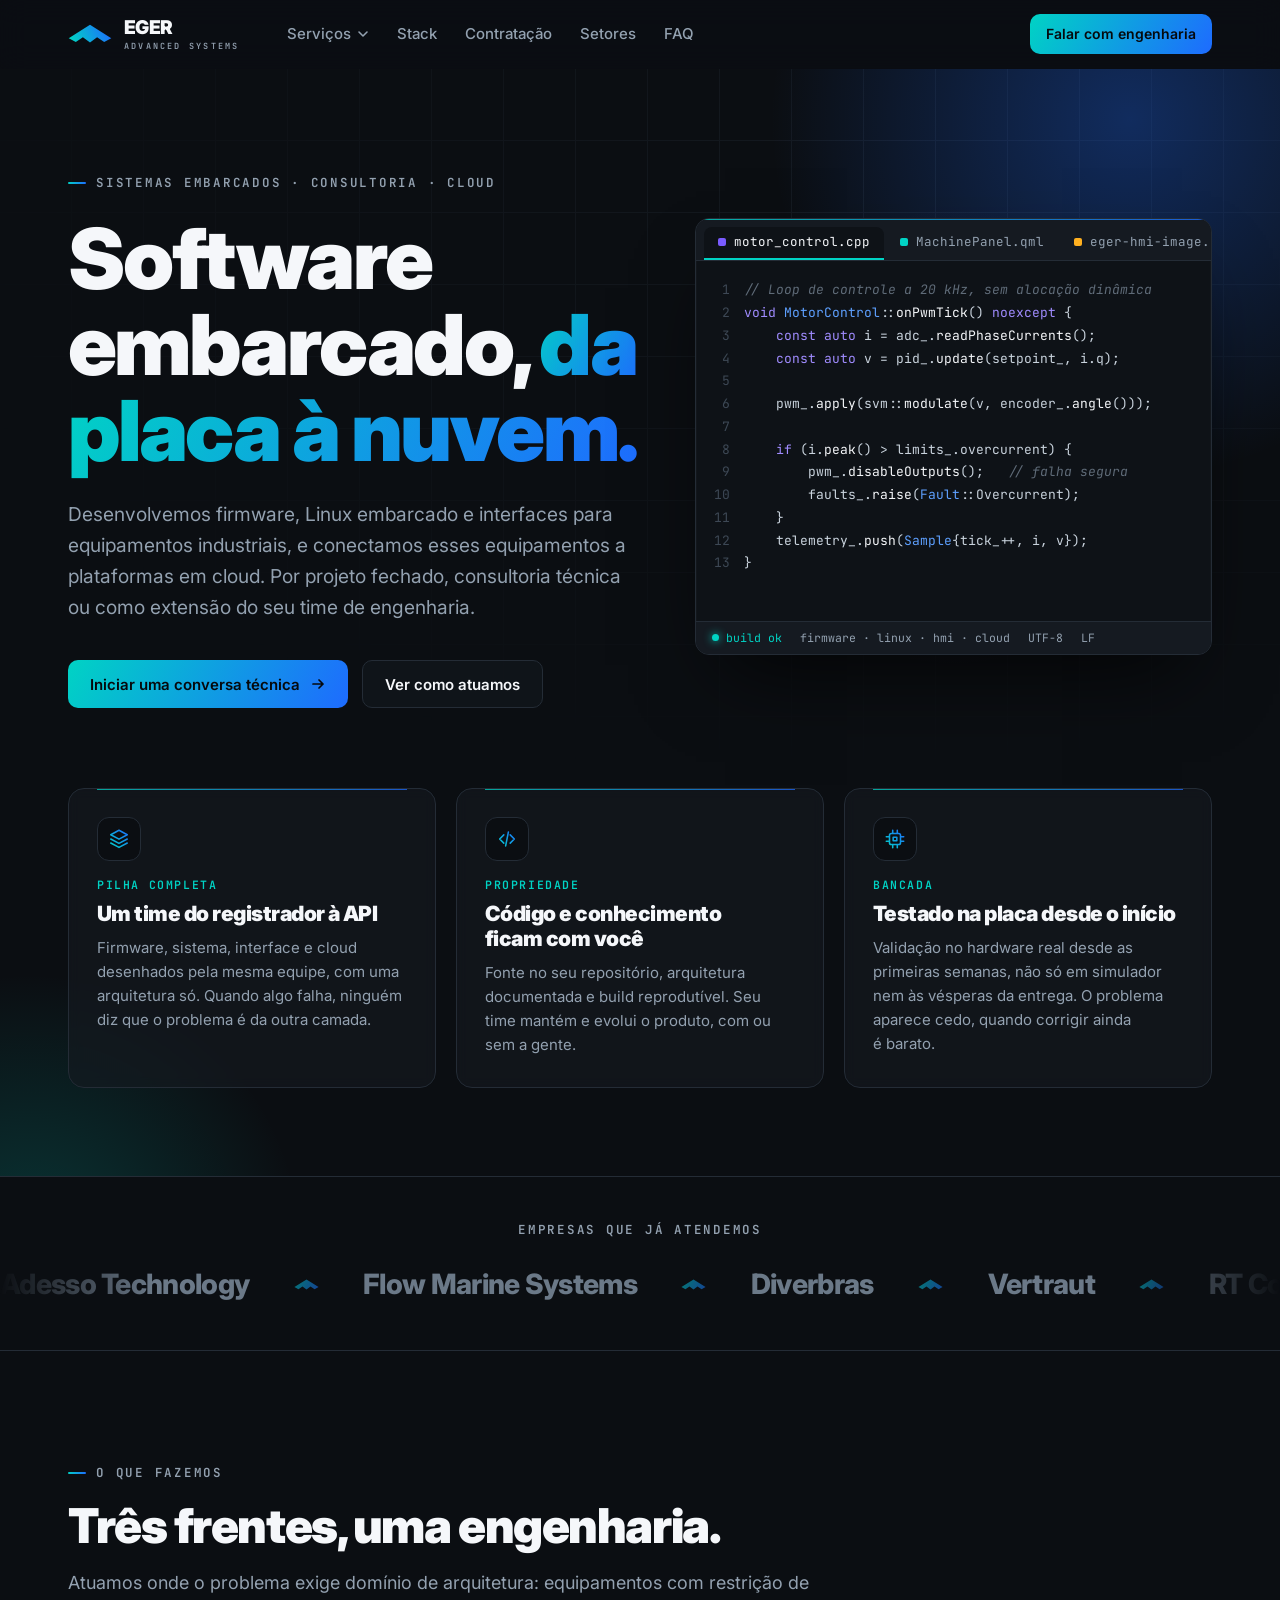
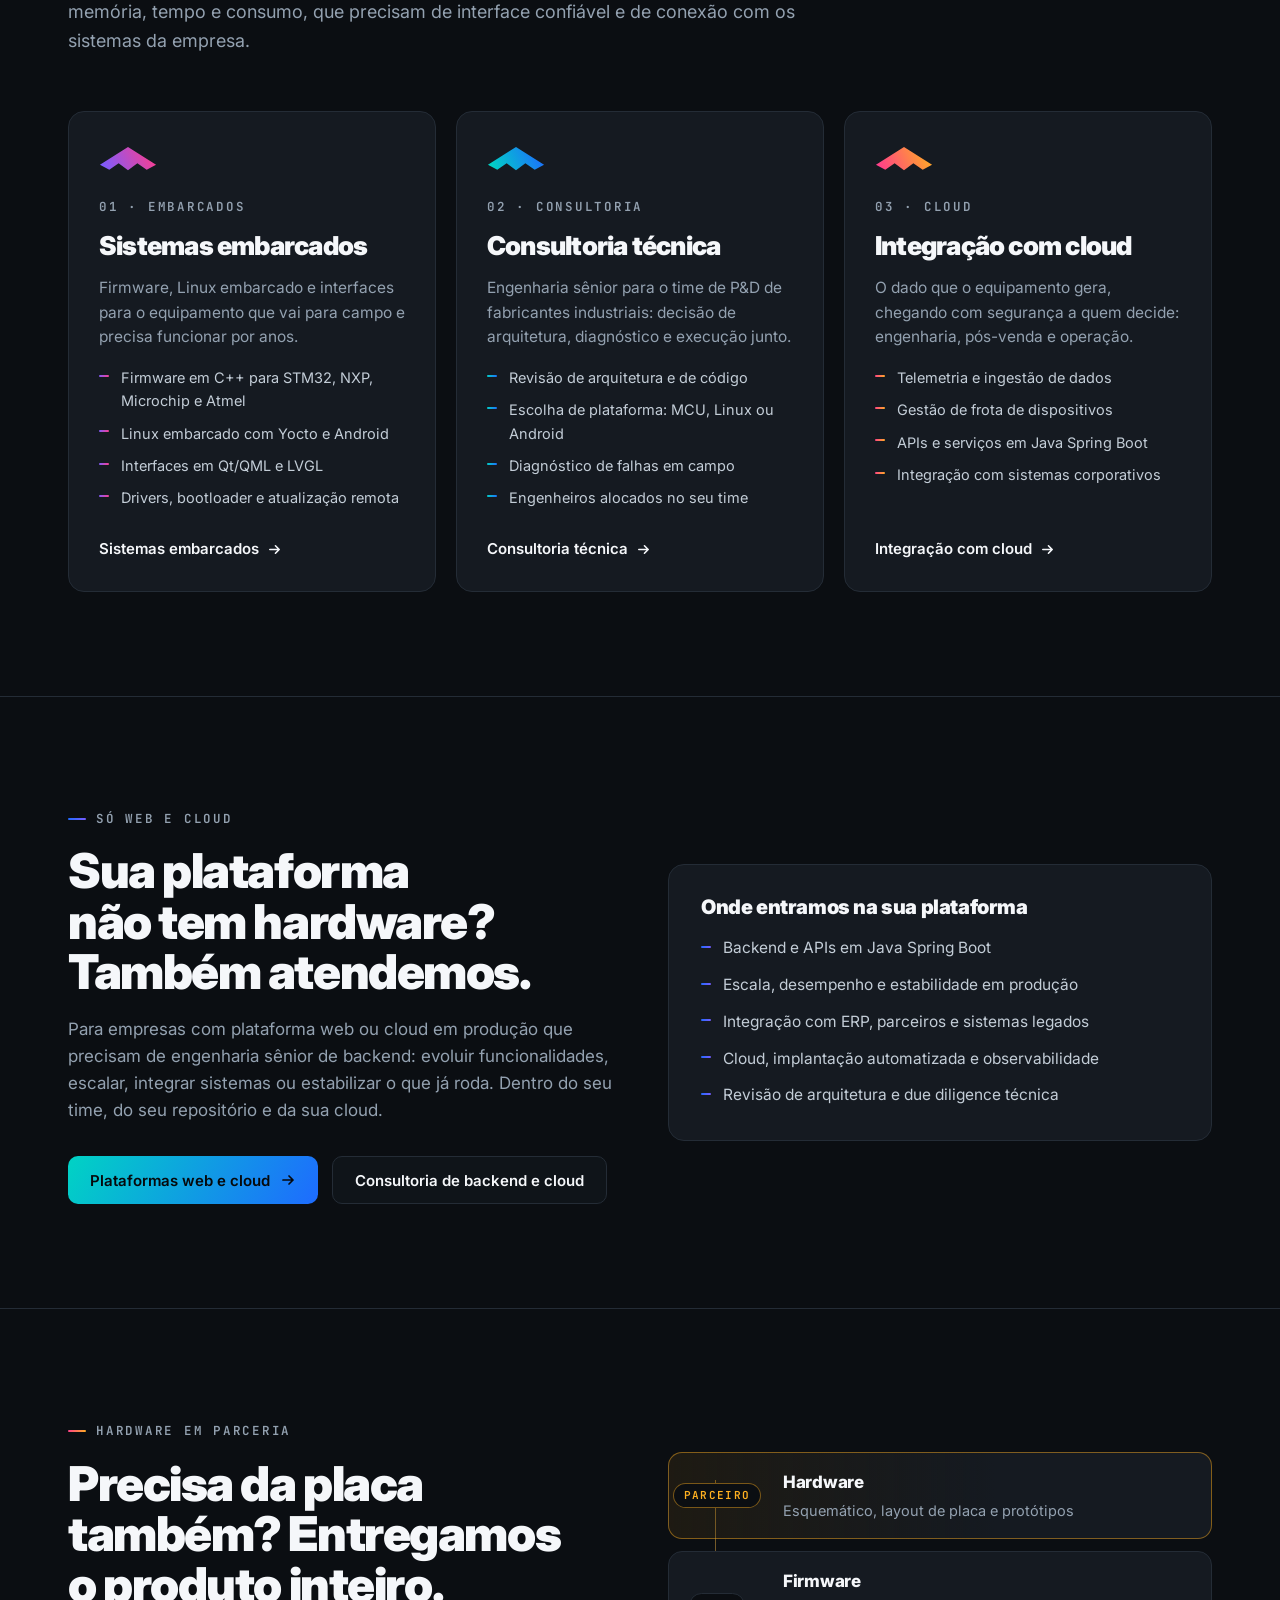
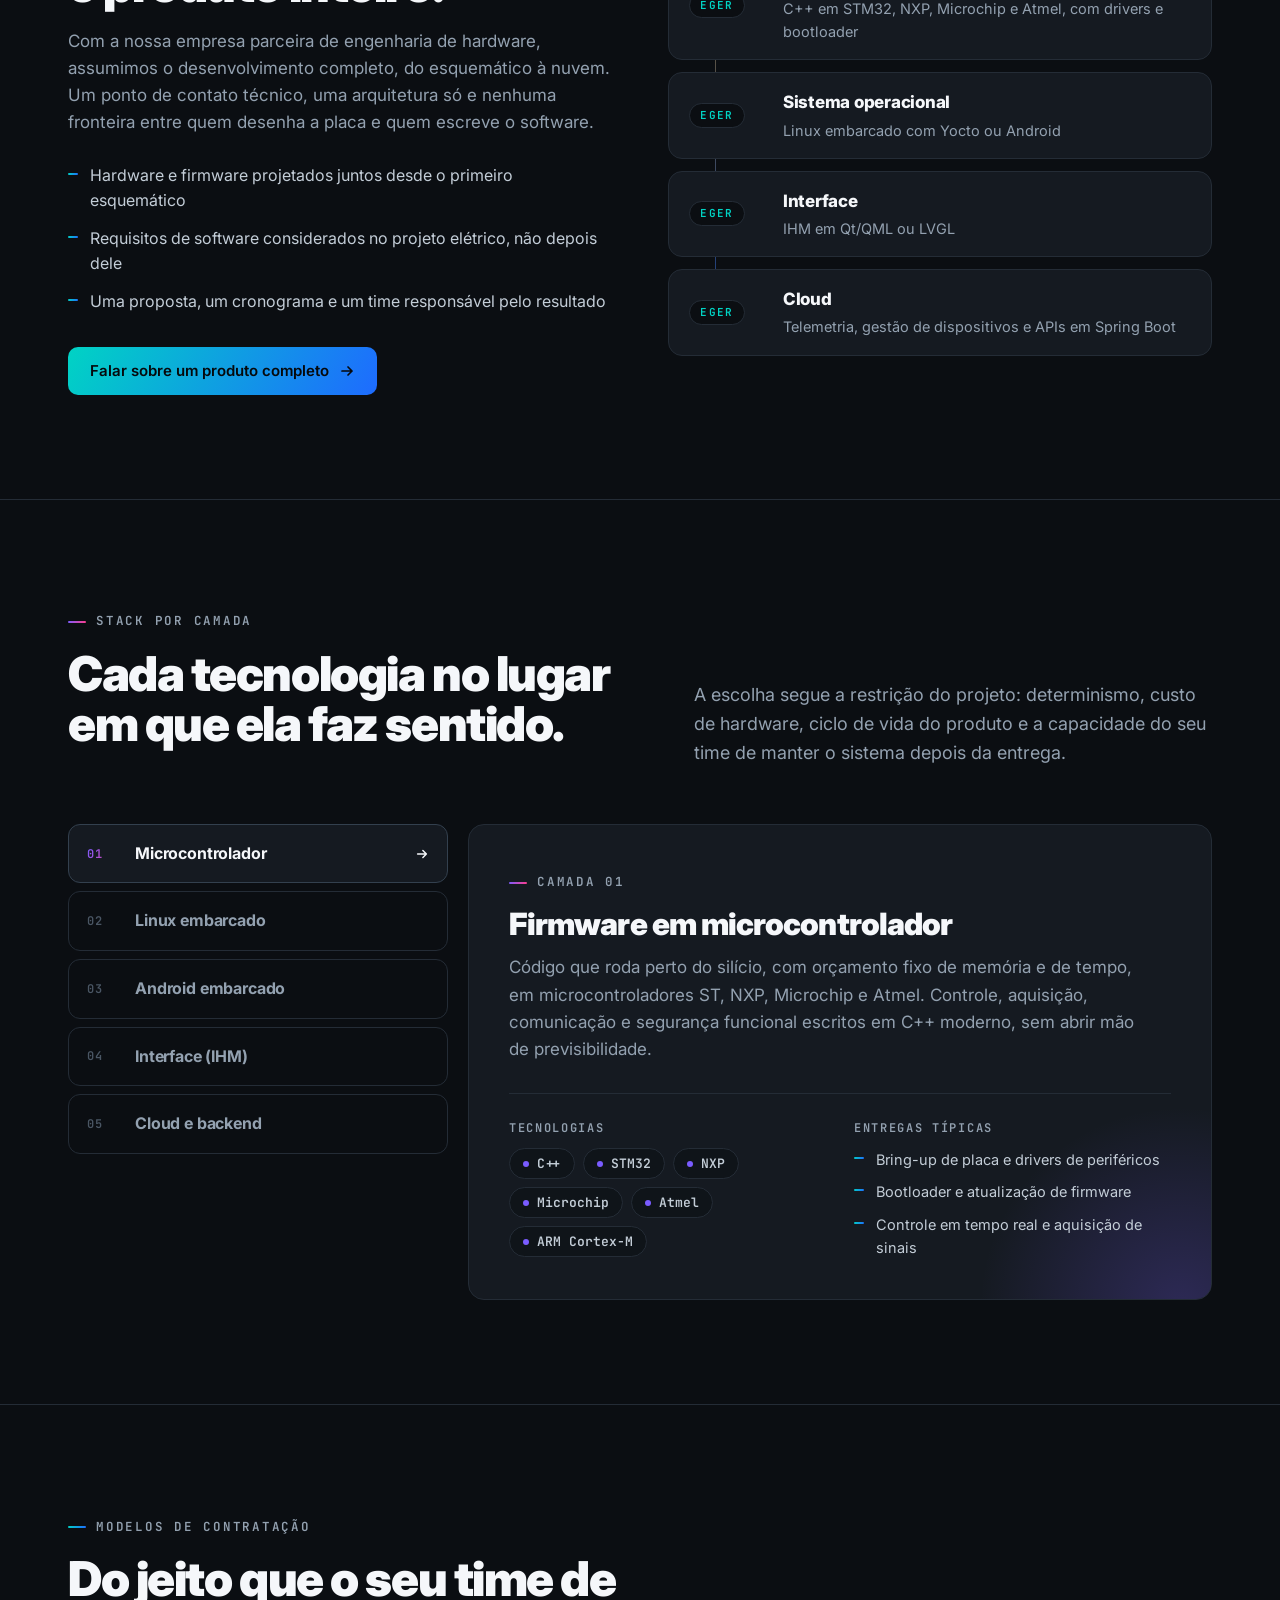
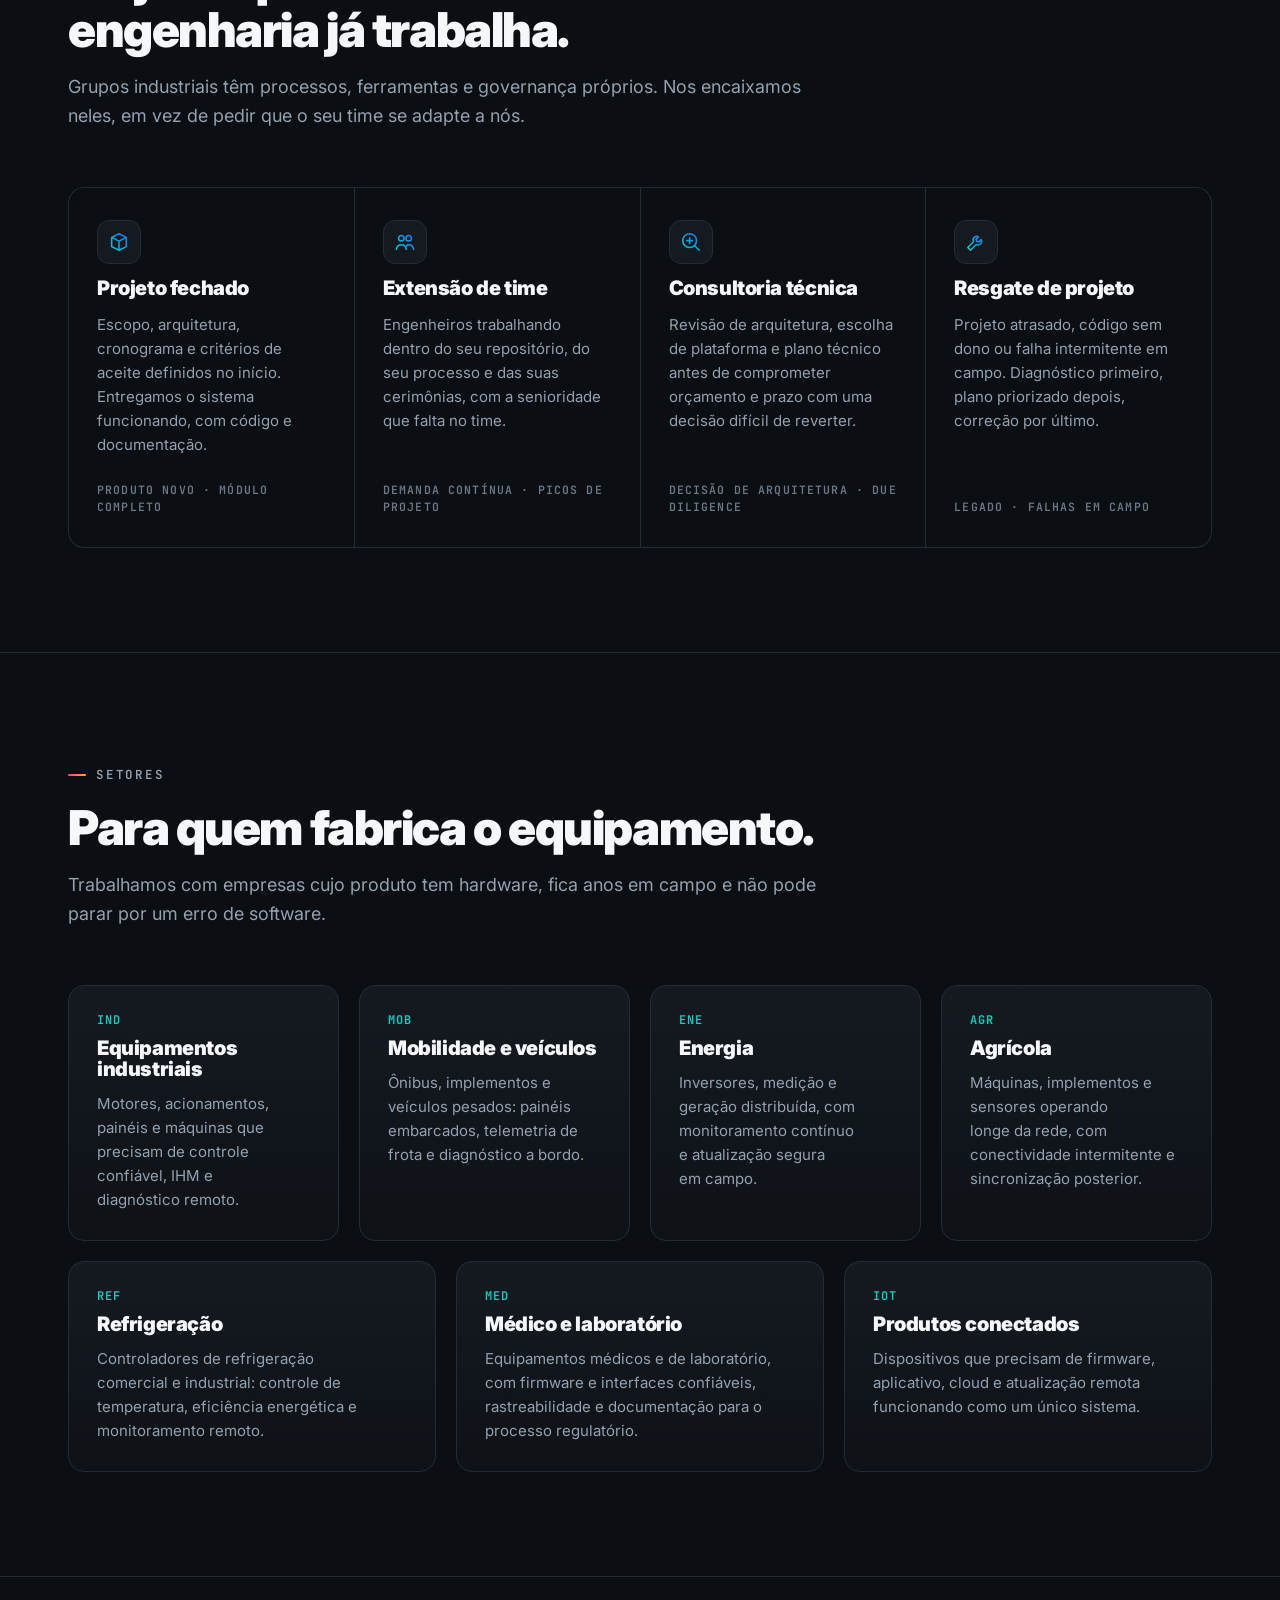
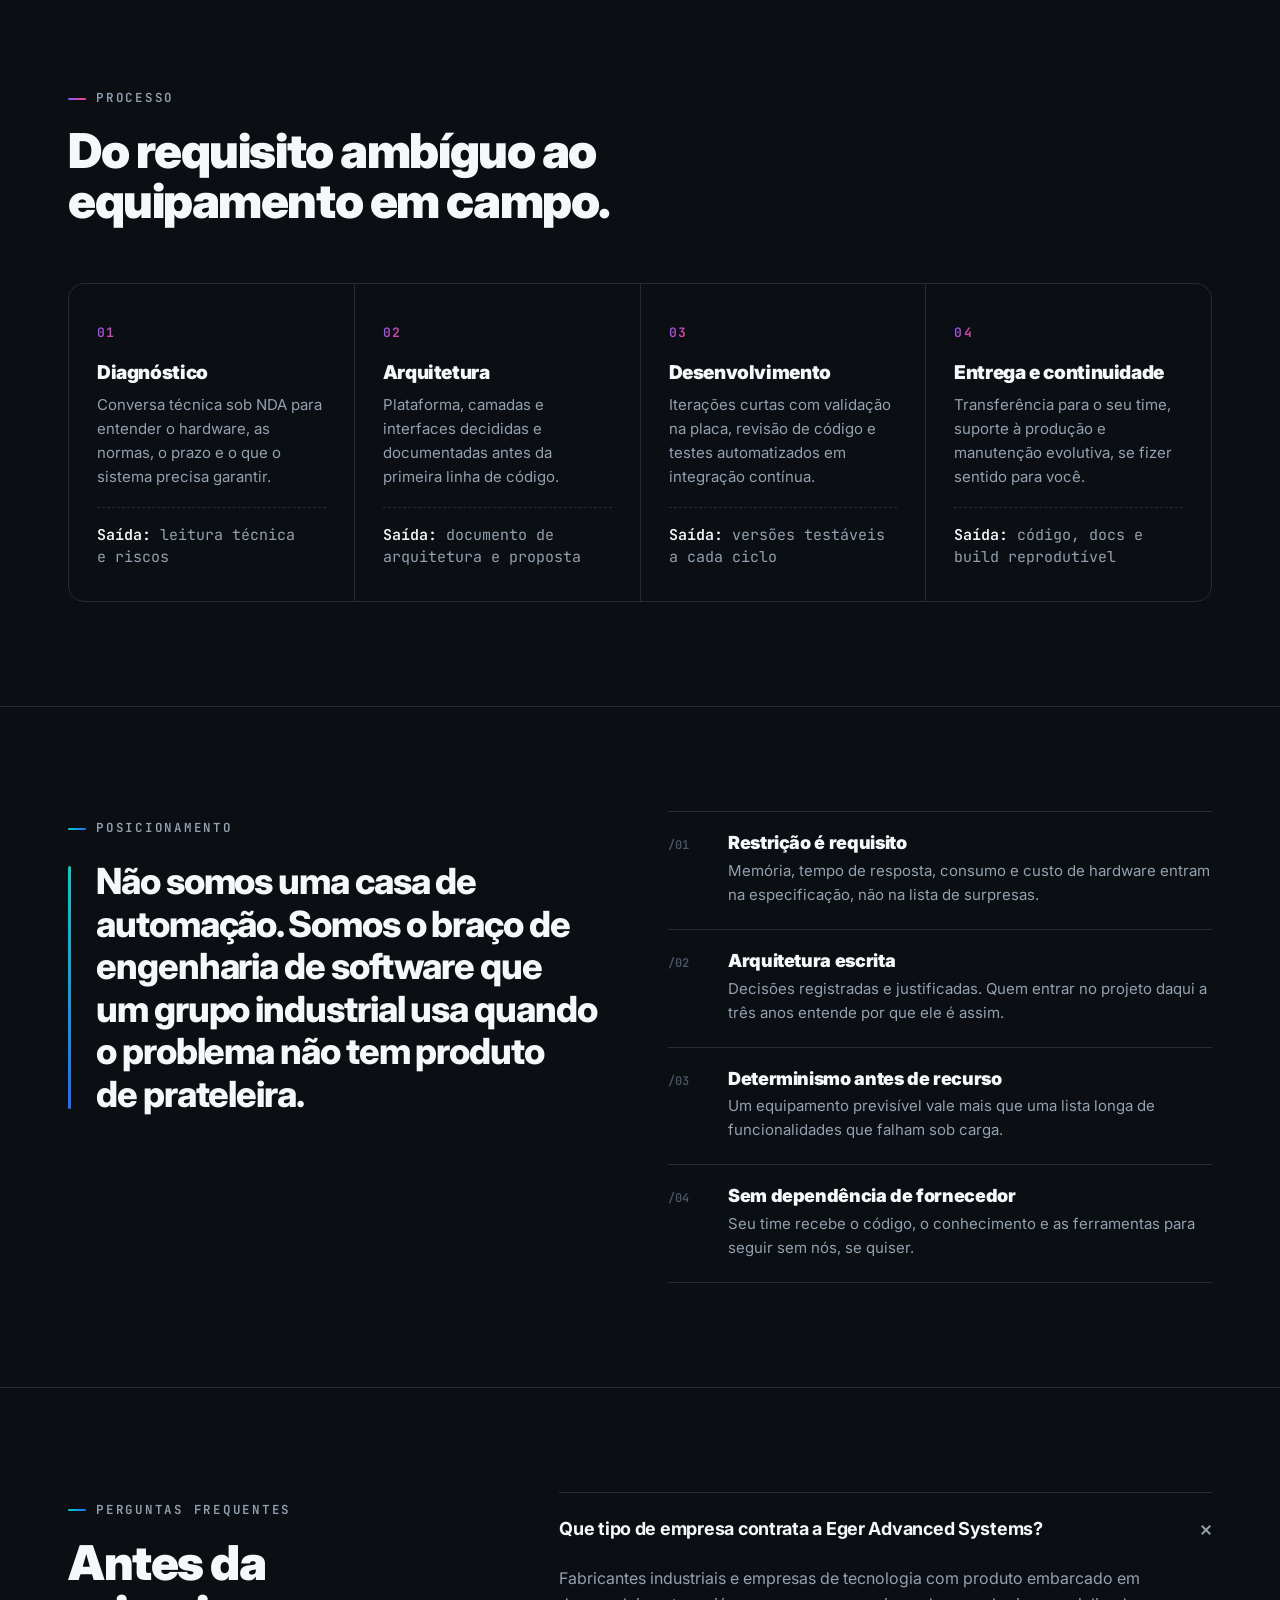
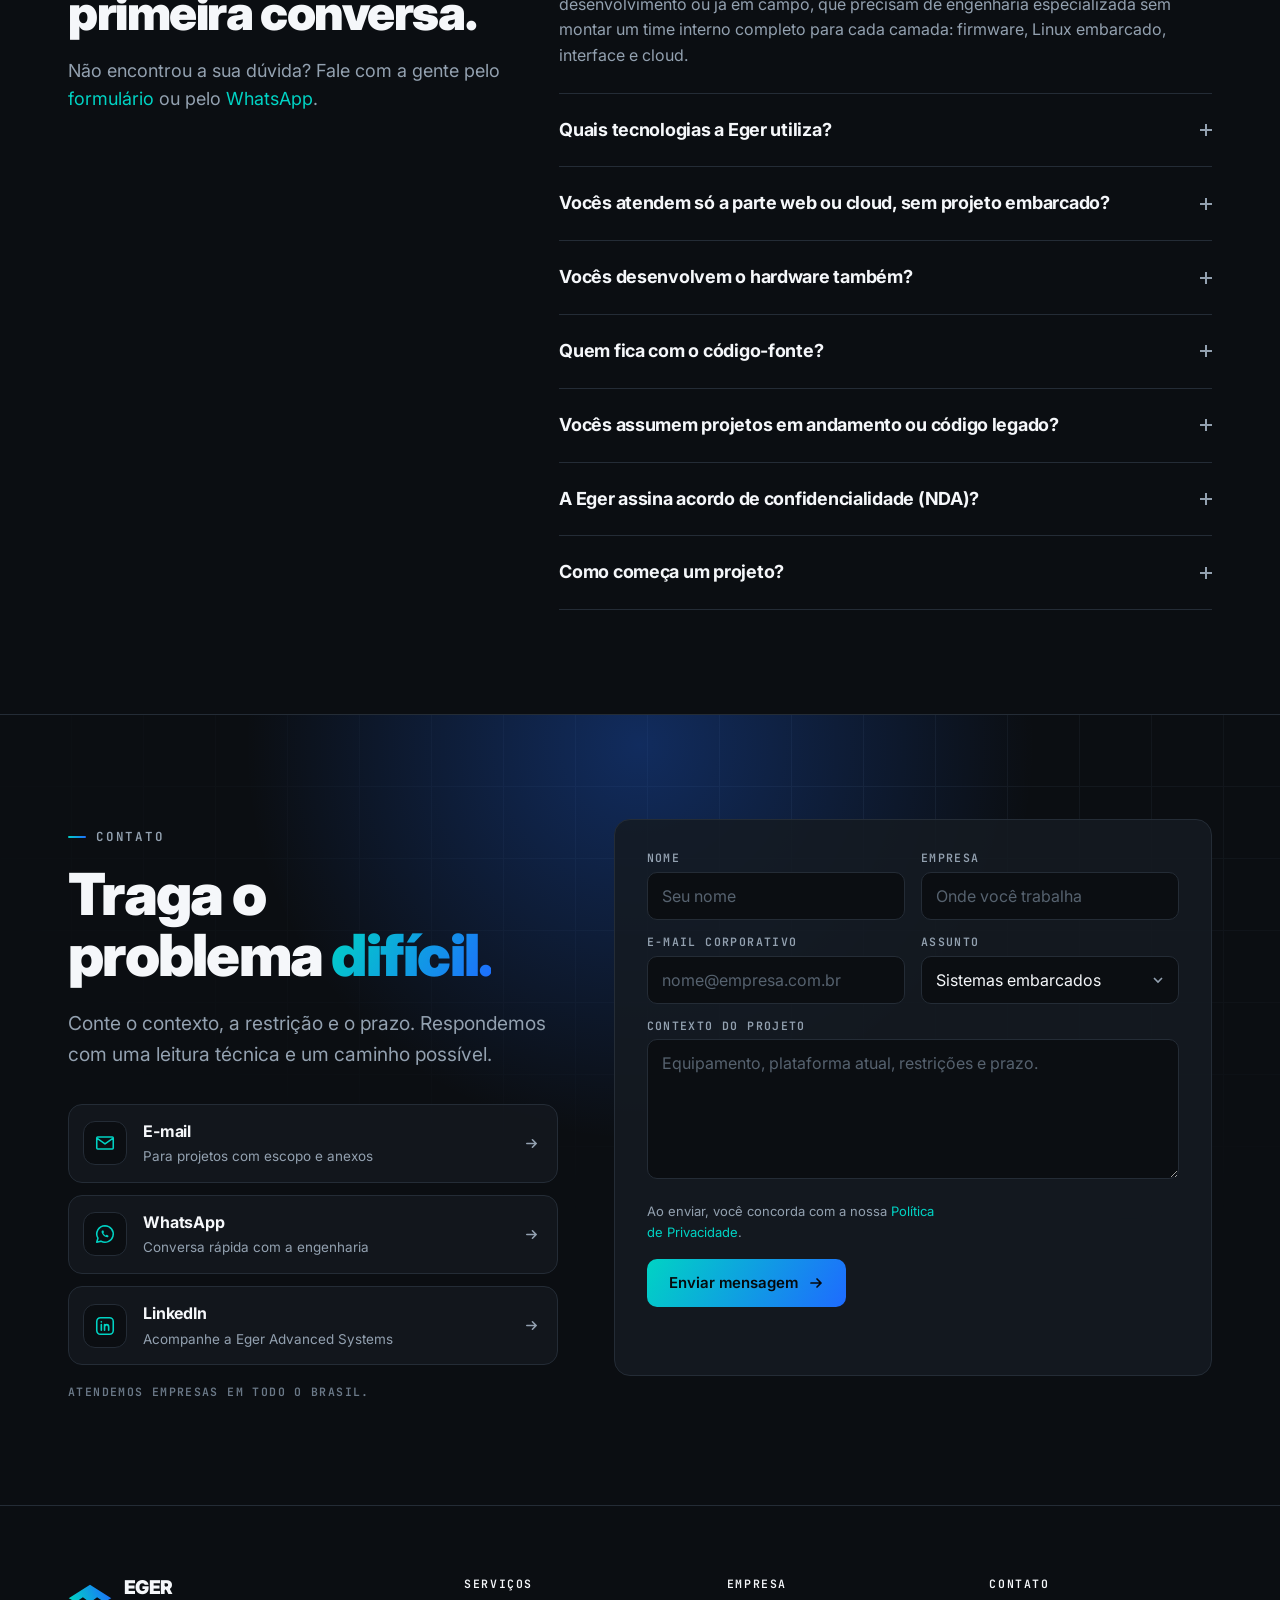
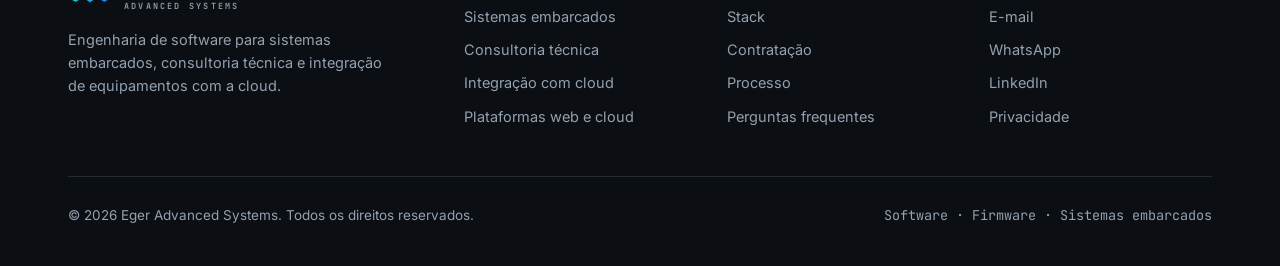
==== commit 802fd1be: "Adicionado consultoria de software" ====
--- a/index.html
+++ b/index.html
@@ -80,7 +80,8 @@
       "knowsAbout": [
         "Sistemas embarcados", "Firmware", "C++", "Qt", "QML", "LVGL", "STM32", "NXP", "Microchip PIC", "Atmel AVR",
         "Linux embarcado", "Yocto Project", "Android embarcado", "Kotlin", "Java", "Spring Boot",
-        "Interfaces homem-máquina (IHM)", "Telemetria de equipamentos", "Integração com cloud"
+        "Interfaces homem-máquina (IHM)", "Telemetria de equipamentos", "Integração com cloud",
+        "Plataformas web", "Desenvolvimento de backend", "APIs REST"
       ],
       "sameAs": ["https://www.linkedin.com/company/eger-advanced-systems"],
       "contactPoint": {
@@ -95,7 +96,8 @@
         "itemListElement": [
           { "@type": "Offer", "itemOffered": { "@type": "Service", "@id": "https://egeradvancedsystems.com/pages/sistemas-embarcados.html#service", "name": "Desenvolvimento de sistemas embarcados" } },
           { "@type": "Offer", "itemOffered": { "@type": "Service", "@id": "https://egeradvancedsystems.com/pages/consultoria.html#service", "name": "Consultoria em engenharia de software embarcado" } },
-          { "@type": "Offer", "itemOffered": { "@type": "Service", "@id": "https://egeradvancedsystems.com/pages/integracao-cloud.html#service", "name": "Integração de equipamentos com cloud" } }
+          { "@type": "Offer", "itemOffered": { "@type": "Service", "@id": "https://egeradvancedsystems.com/pages/integracao-cloud.html#service", "name": "Integração de equipamentos com cloud" } },
+          { "@type": "Offer", "itemOffered": { "@type": "Service", "@id": "https://egeradvancedsystems.com/pages/plataformas-web.html#service", "name": "Engenharia de plataformas web e cloud" } }
         ]
       }
     },
@@ -123,6 +125,7 @@
       "mainEntity": [
         { "@type": "Question", "name": "Que tipo de empresa contrata a Eger Advanced Systems?", "acceptedAnswer": { "@type": "Answer", "text": "Fabricantes industriais e empresas de tecnologia com produto embarcado em desenvolvimento ou já em campo, que precisam de engenharia especializada sem montar um time interno completo para cada camada: firmware, Linux embarcado, interface e cloud." } },
         { "@type": "Question", "name": "Quais tecnologias a Eger utiliza?", "acceptedAnswer": { "@type": "Answer", "text": "C++ para firmware em microcontroladores STM32, NXP, Microchip e Atmel; Linux embarcado com Yocto Project; Android embarcado com Kotlin, Java e C++; interfaces em Qt/QML e LVGL; e backend em Java com Spring Boot para integração dos equipamentos com a cloud." } },
+        { "@type": "Question", "name": "Vocês atendem só a parte web ou cloud, sem projeto embarcado?", "acceptedAnswer": { "@type": "Answer", "text": "Sim. Atuamos em plataformas web e cloud já em produção, com backend e APIs em Java Spring Boot, escala, integração de sistemas e consultoria de arquitetura, como extensão do seu time ou em projeto fechado. Não é preciso ter nenhum equipamento envolvido." } },
         { "@type": "Question", "name": "Vocês desenvolvem o hardware também?", "acceptedAnswer": { "@type": "Answer", "text": "Sim, em parceria. O projeto de hardware (esquemático, layout de placa e protótipos) fica com a nossa empresa parceira de engenharia de hardware, e o software embarcado, a interface e a cloud ficam com a Eger. Para o cliente, é uma proposta e um ponto de contato técnico." } },
         { "@type": "Question", "name": "Quem fica com o código-fonte?", "acceptedAnswer": { "@type": "Answer", "text": "O cliente. A entrega inclui código-fonte, documentação de arquitetura e instruções de build reprodutíveis, para que o seu time consiga manter e evoluir o sistema." } },
         { "@type": "Question", "name": "Vocês assumem projetos em andamento ou código legado?", "acceptedAnswer": { "@type": "Answer", "text": "Sim. O trabalho começa com um diagnóstico técnico do código, do hardware e do processo de build, e termina com um plano priorizado: o que corrigir, o que reescrever e o que manter." } },
@@ -143,6 +146,7 @@
     <linearGradient id="g-flux" x1="6" y1="46" x2="58" y2="20" gradientUnits="userSpaceOnUse"><stop stop-color="#00D3C4"/><stop offset="1" stop-color="#1E6BFF"/></linearGradient>
     <linearGradient id="g-pulse" x1="6" y1="46" x2="58" y2="20" gradientUnits="userSpaceOnUse"><stop stop-color="#7A5CFF"/><stop offset="1" stop-color="#FF3D8B"/></linearGradient>
     <linearGradient id="g-forge" x1="6" y1="46" x2="58" y2="20" gradientUnits="userSpaceOnUse"><stop stop-color="#FF3D8B"/><stop offset="1" stop-color="#FFB020"/></linearGradient>
+    <linearGradient id="g-orbit" x1="6" y1="46" x2="58" y2="20" gradientUnits="userSpaceOnUse"><stop stop-color="#1E6BFF"/><stop offset="1" stop-color="#7A5CFF"/></linearGradient>
     <linearGradient id="g-icon" x1="2" y1="22" x2="22" y2="2" gradientUnits="userSpaceOnUse"><stop stop-color="#00D3C4"/><stop offset="1" stop-color="#1E6BFF"/></linearGradient>
   </defs>
 </svg>
@@ -173,6 +177,10 @@
             <svg class="wing" viewBox="1 20 62 27" aria-hidden="true"><path d="M32 21 L2 40 L12 45.5 L22 38.5 L32 46 L42 38.5 L52 45.5 L62 40 Z" fill="url(#g-forge)"/></svg>
             <div><strong>Integração com cloud</strong><span>Telemetria, gestão de frota e APIs em Java Spring Boot.</span></div>
           </a>
+          <a href="pages/plataformas-web.html">
+            <svg class="wing" viewBox="1 20 62 27" aria-hidden="true"><path d="M32 21 L2 40 L12 45.5 L22 38.5 L32 46 L42 38.5 L52 45.5 L62 40 Z" fill="url(#g-orbit)"/></svg>
+            <div><strong>Plataformas web e cloud</strong><span>Backend, APIs e cloud para plataformas em produção, sem envolver hardware.</span></div>
+          </a>
         </div>
       </div>
       <a class="nav__link" href="#stack">Stack</a>
@@ -193,6 +201,7 @@
   <a href="pages/sistemas-embarcados.html">Sistemas embarcados</a>
   <a href="pages/consultoria.html">Consultoria técnica</a>
   <a href="pages/integracao-cloud.html">Integração com cloud</a>
+  <a href="pages/plataformas-web.html">Plataformas web e cloud</a>
   <p style="margin-top:28px">Empresa</p>
   <a href="#stack">Stack</a>
   <a href="#contratacao">Modelos de contratação</a>
@@ -395,6 +404,33 @@
             <svg viewBox="0 0 16 16" aria-hidden="true"><path d="M3 8h10M9 4l4 4-4 4" fill="none" stroke="currentColor" stroke-width="1.7" stroke-linecap="round" stroke-linejoin="round"/></svg>
           </a>
         </article>
+      </div>
+    </div>
+  </section>
+
+  <!-- ================= SÓ WEB E CLOUD ================= -->
+  <section class="section" id="web" aria-labelledby="web-title">
+    <div class="wrap hw">
+      <div class="reveal">
+        <p class="eyebrow eyebrow--orbit">Só web e cloud</p>
+        <h2 class="h2" id="web-title" style="margin:18px 0 18px">Sua plataforma não tem hardware? Também atendemos.</h2>
+        <p class="muted">Para empresas com plataforma web ou cloud em produção que precisam de engenharia sênior de backend: evoluir funcionalidades, escalar, integrar sistemas ou estabilizar o que já roda. Dentro do seu time, do seu repositório e da sua cloud.</p>
+        <div class="btn-row" style="margin-top:32px">
+          <a class="btn btn--primary" href="pages/plataformas-web.html">Plataformas web e cloud
+            <svg viewBox="0 0 16 16" aria-hidden="true"><path d="M3 8h10M9 4l4 4-4 4" fill="none" stroke="currentColor" stroke-width="1.7" stroke-linecap="round" stroke-linejoin="round"/></svg>
+          </a>
+          <a class="btn btn--ghost" href="pages/consultoria.html#web-cloud">Consultoria de backend e cloud</a>
+        </div>
+      </div>
+      <div class="panel reveal" data-delay="1">
+        <h3>Onde entramos na sua plataforma</h3>
+        <ul class="checklist checklist--orbit">
+          <li>Backend e APIs em Java Spring Boot</li>
+          <li>Escala, desempenho e estabilidade em produção</li>
+          <li>Integração com ERP, parceiros e sistemas legados</li>
+          <li>Cloud, implantação automatizada e observabilidade</li>
+          <li>Revisão de arquitetura e due diligence técnica</li>
+        </ul>
       </div>
     </div>
   </section>
@@ -614,6 +650,10 @@
           <p>C++ para firmware em microcontroladores STM32, NXP, Microchip e Atmel; Linux embarcado com Yocto Project; Android embarcado com Kotlin, Java e C++; interfaces em Qt/QML e LVGL; e backend em Java com Spring Boot para integração dos equipamentos com a cloud.</p>
         </details>
         <details>
+          <summary>Vocês atendem só a parte web ou cloud, sem projeto embarcado?</summary>
+          <p>Sim. Atuamos em plataformas web e cloud já em produção, com backend e APIs em Java Spring Boot, escala, integração de sistemas e consultoria de arquitetura, como extensão do seu time ou em projeto fechado. Não é preciso ter nenhum equipamento envolvido.</p>
+        </details>
+        <details>
           <summary>Vocês desenvolvem o hardware também?</summary>
           <p>Sim, em parceria. O projeto de hardware (esquemático, layout de placa e protótipos) fica com a nossa empresa parceira de engenharia de hardware, e o software embarcado, a interface e a cloud ficam com a Eger. Para o cliente, é uma proposta e um ponto de contato técnico.</p>
         </details>
@@ -677,6 +717,7 @@
             <option value="Sistemas embarcados">Sistemas embarcados</option>
             <option value="Consultoria técnica">Consultoria técnica</option>
             <option value="Integração com cloud">Integração com cloud</option>
+            <option value="Plataformas web e cloud">Plataformas web e cloud</option>
             <option value="Resgate de projeto">Resgate de projeto</option>
             <option value="Outro assunto">Outro assunto</option>
           </select>
@@ -715,6 +756,7 @@
           <li><a href="pages/sistemas-embarcados.html">Sistemas embarcados</a></li>
           <li><a href="pages/consultoria.html">Consultoria técnica</a></li>
           <li><a href="pages/integracao-cloud.html">Integração com cloud</a></li>
+          <li><a href="pages/plataformas-web.html">Plataformas web e cloud</a></li>
         </ul>
       </nav>
       <nav class="footer__col" aria-labelledby="ft-empresa">
--- a/css/style.css
+++ b/css/style.css
@@ -22,6 +22,7 @@
   --flux: linear-gradient(120deg, #00D3C4, #1E6BFF);
   --pulse: linear-gradient(120deg, #7A5CFF, #FF3D8B);
   --forge: linear-gradient(120deg, #FF3D8B, #FFB020);
+  --orbit: linear-gradient(120deg, #1E6BFF, #7A5CFF);
 
   --font-sans: "Inter", system-ui, -apple-system, "Segoe UI", Roboto, sans-serif;
   --font-mono: "JetBrains Mono", ui-monospace, "SFMono-Regular", Consolas, monospace;
@@ -79,6 +80,7 @@
 .eyebrow::before { content: ""; flex: none; width: 18px; height: 2px; border-radius: 2px; background: var(--flux); }
 .eyebrow--pulse::before { background: var(--pulse); }
 .eyebrow--forge::before { background: var(--forge); }
+.eyebrow--orbit::before { background: var(--orbit); }
 
 .display { font-size: clamp(42px, 6.6vw, 84px); line-height: 1.02; }
 .h2 { font-size: clamp(30px, 3.8vw, 48px); line-height: 1.05; }
@@ -87,10 +89,11 @@
 .muted { color: var(--mute); }
 .mono { font-family: var(--font-mono); }
 
-.t-flux, .t-pulse, .t-forge { -webkit-background-clip: text; background-clip: text; color: transparent; -webkit-box-decoration-break: clone; box-decoration-break: clone; }
+.t-flux, .t-pulse, .t-forge, .t-orbit { -webkit-background-clip: text; background-clip: text; color: transparent; -webkit-box-decoration-break: clone; box-decoration-break: clone; }
 .t-flux { background-image: var(--flux); }
 .t-pulse { background-image: var(--pulse); }
 .t-forge { background-image: var(--forge); }
+.t-orbit { background-image: var(--orbit); }
 
 .section-head { max-width: 68ch; margin-bottom: var(--s6); }
 .section-head .h2 { margin: 18px 0 18px; }
@@ -295,6 +298,7 @@
 .service-card--pulse::before { background: radial-gradient(circle, rgba(122, 92, 255, .35), transparent 65%); }
 .service-card--flux::before { background: radial-gradient(circle, rgba(30, 107, 255, .35), transparent 65%); }
 .service-card--forge::before { background: radial-gradient(circle, rgba(255, 61, 139, .3), transparent 65%); }
+.service-card--orbit::before { background: radial-gradient(circle, rgba(122, 92, 255, .32), transparent 65%); }
 .service-card:hover { border-color: #33404E; transform: translateY(-3px); }
 .service-card:hover::before { opacity: 1; }
 .service-card .wing { width: 58px; margin-bottom: 10px; }
@@ -306,6 +310,7 @@
 .checklist li::before { content: ""; position: absolute; left: 0; top: .62em; width: 10px; height: 2px; border-radius: 2px; background: var(--flux); }
 .service-card--pulse .checklist li::before { background: var(--pulse); }
 .service-card--forge .checklist li::before { background: var(--forge); }
+.service-card--orbit .checklist li::before, .checklist--orbit li::before { background: var(--orbit); }
 .service-card .link-arrow { margin-top: auto; padding-top: 12px; }
 .service-card .link-arrow::after { content: ""; position: absolute; inset: 0; }
 
